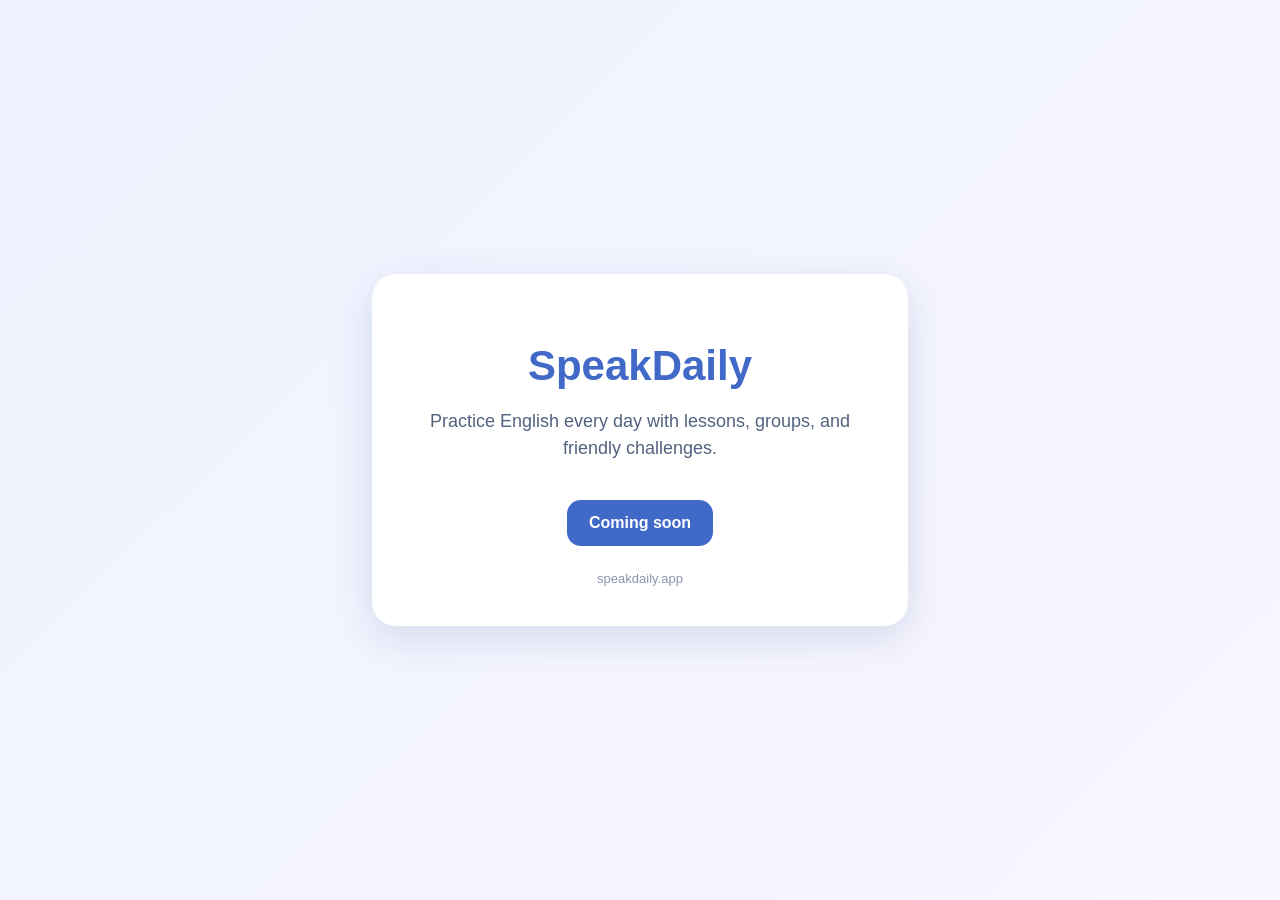
==== public/index.html @ 8a7cb6c3 "Initial Firebase Hosting site" ====
<!DOCTYPE html>
<html lang="en">
<head>
  <meta charset="UTF-8" />
  <meta name="viewport" content="width=device-width, initial-scale=1.0" />
  <title>SpeakDaily</title>
  <style>
    body {
      margin: 0;
      font-family: Arial, sans-serif;
      background: linear-gradient(135deg, #eef3ff, #f8f6ff);
      color: #243b6b;
      display: flex;
      align-items: center;
      justify-content: center;
      min-height: 100vh;
      text-align: center;
    }
    .card {
      background: white;
      padding: 40px 28px;
      border-radius: 24px;
      box-shadow: 0 12px 40px rgba(50, 70, 120, 0.15);
      max-width: 480px;
      margin: 20px;
    }
    h1 {
      font-size: 42px;
      margin-bottom: 10px;
      color: #4169c8;
    }
    p {
      font-size: 18px;
      line-height: 1.5;
      color: #52627f;
    }
    .button {
      display: inline-block;
      margin-top: 20px;
      padding: 14px 22px;
      border-radius: 14px;
      background: #4169c8;
      color: white;
      text-decoration: none;
      font-weight: bold;
    }
    .small {
      margin-top: 25px;
      font-size: 13px;
      color: #8a95ad;
    }
  </style>
</head>
<body>
  <div class="card">
    <h1>SpeakDaily</h1>
    <p>Practice English every day with lessons, groups, and friendly challenges.</p>
    <a class="button" href="#">Coming soon</a>
    <div class="small">speakdaily.app</div>
  </div>
</body>
</html>
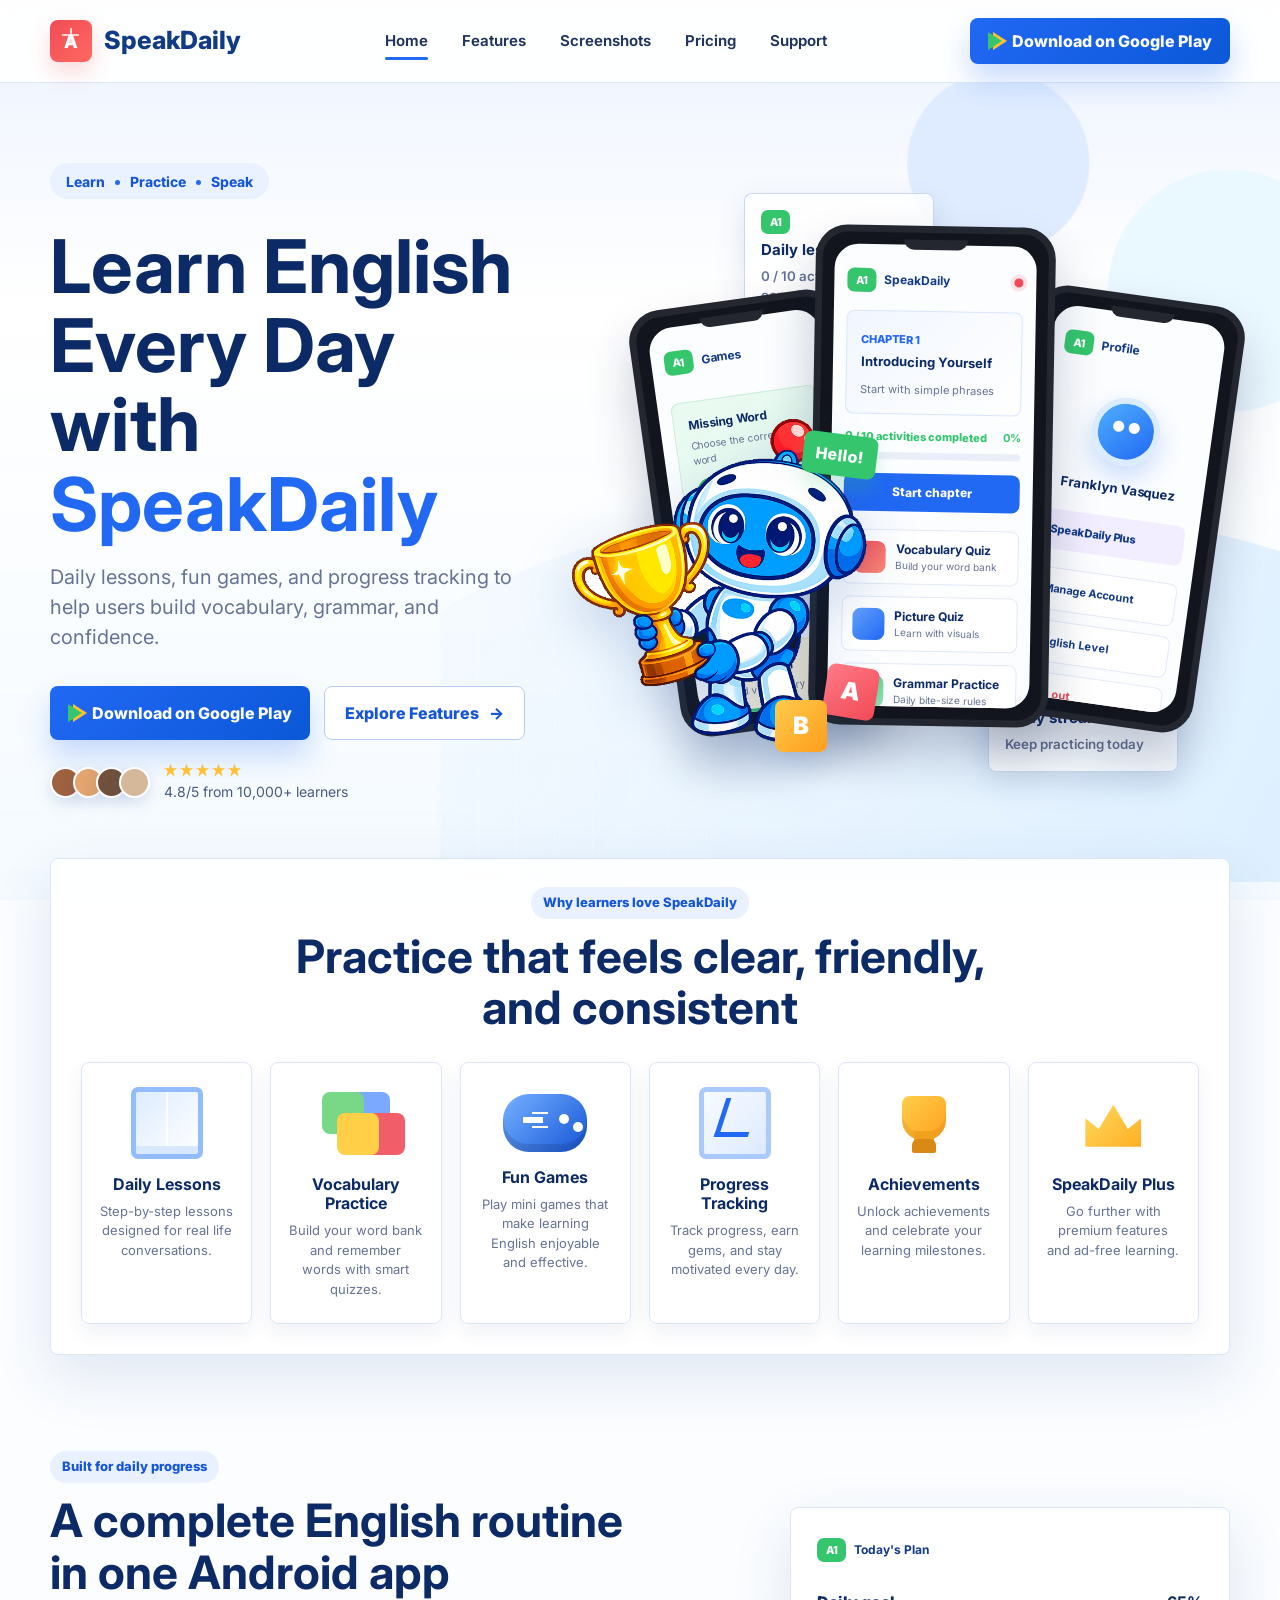
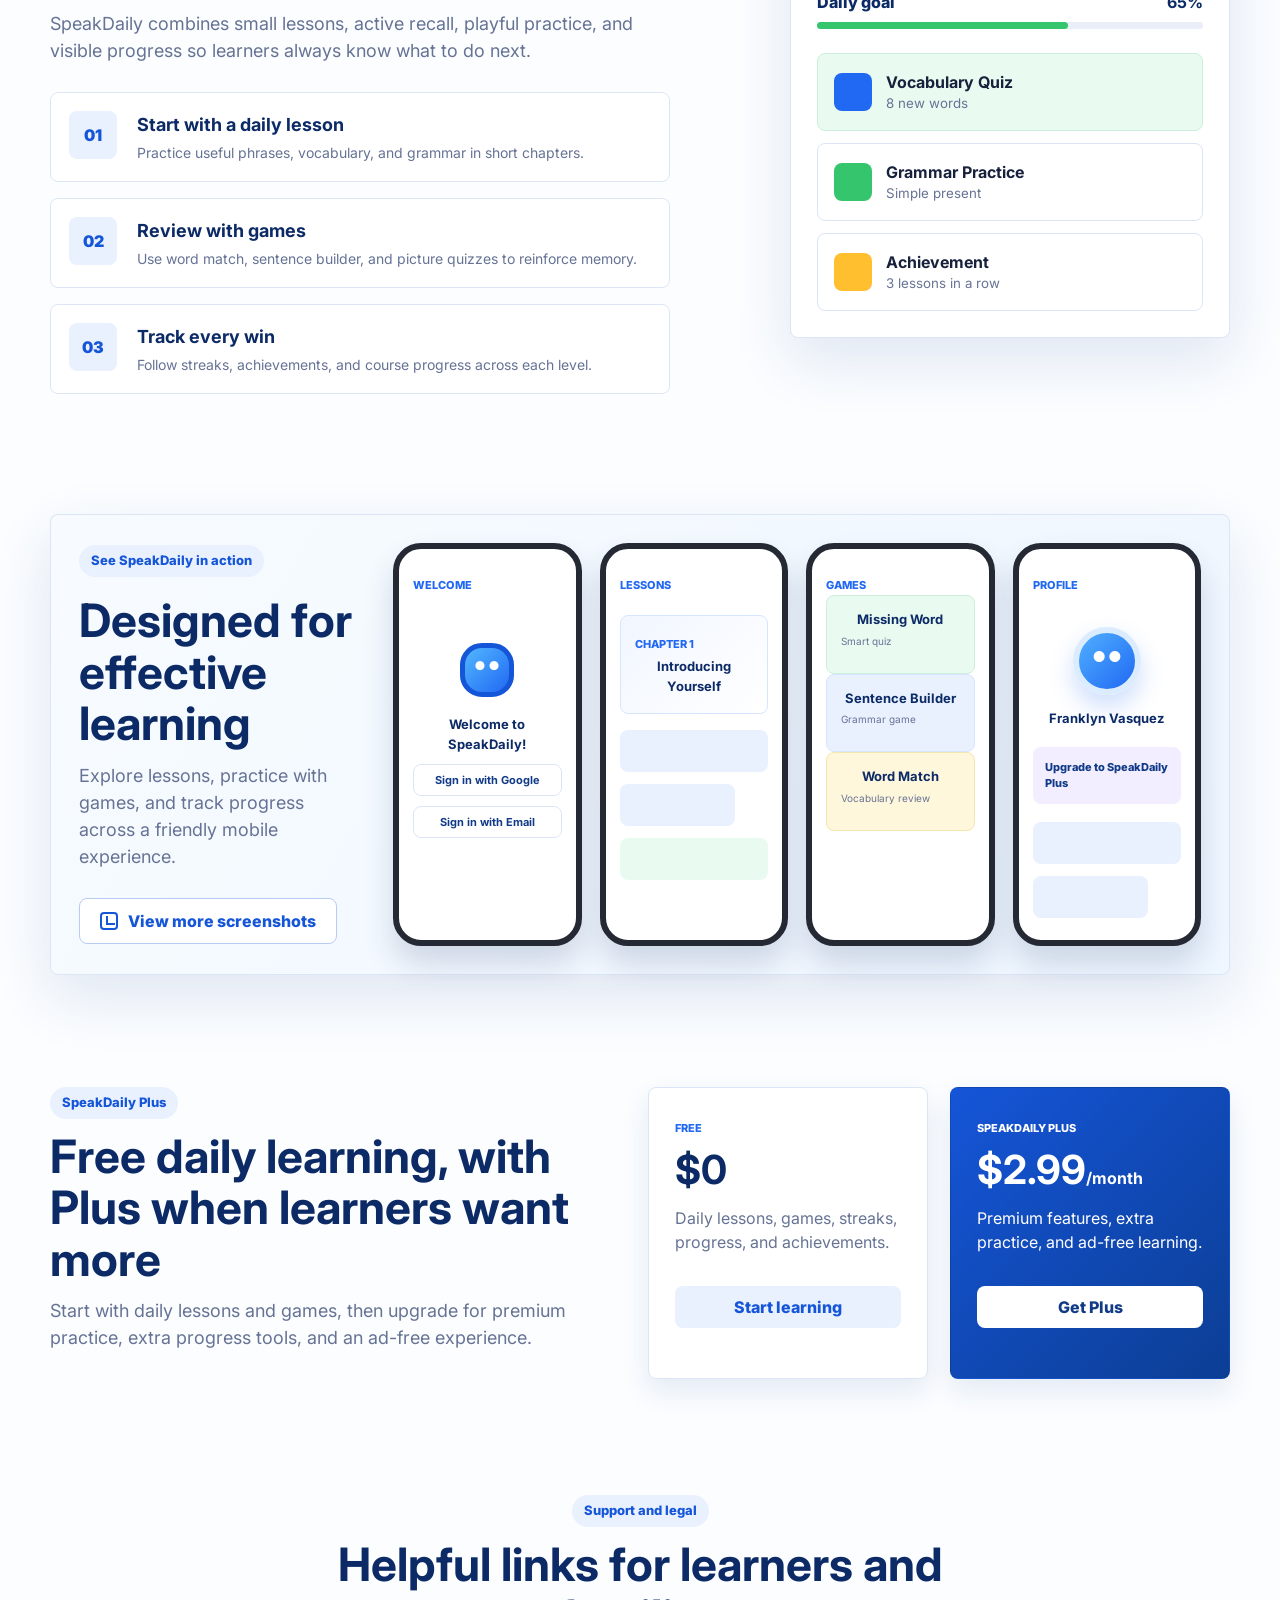
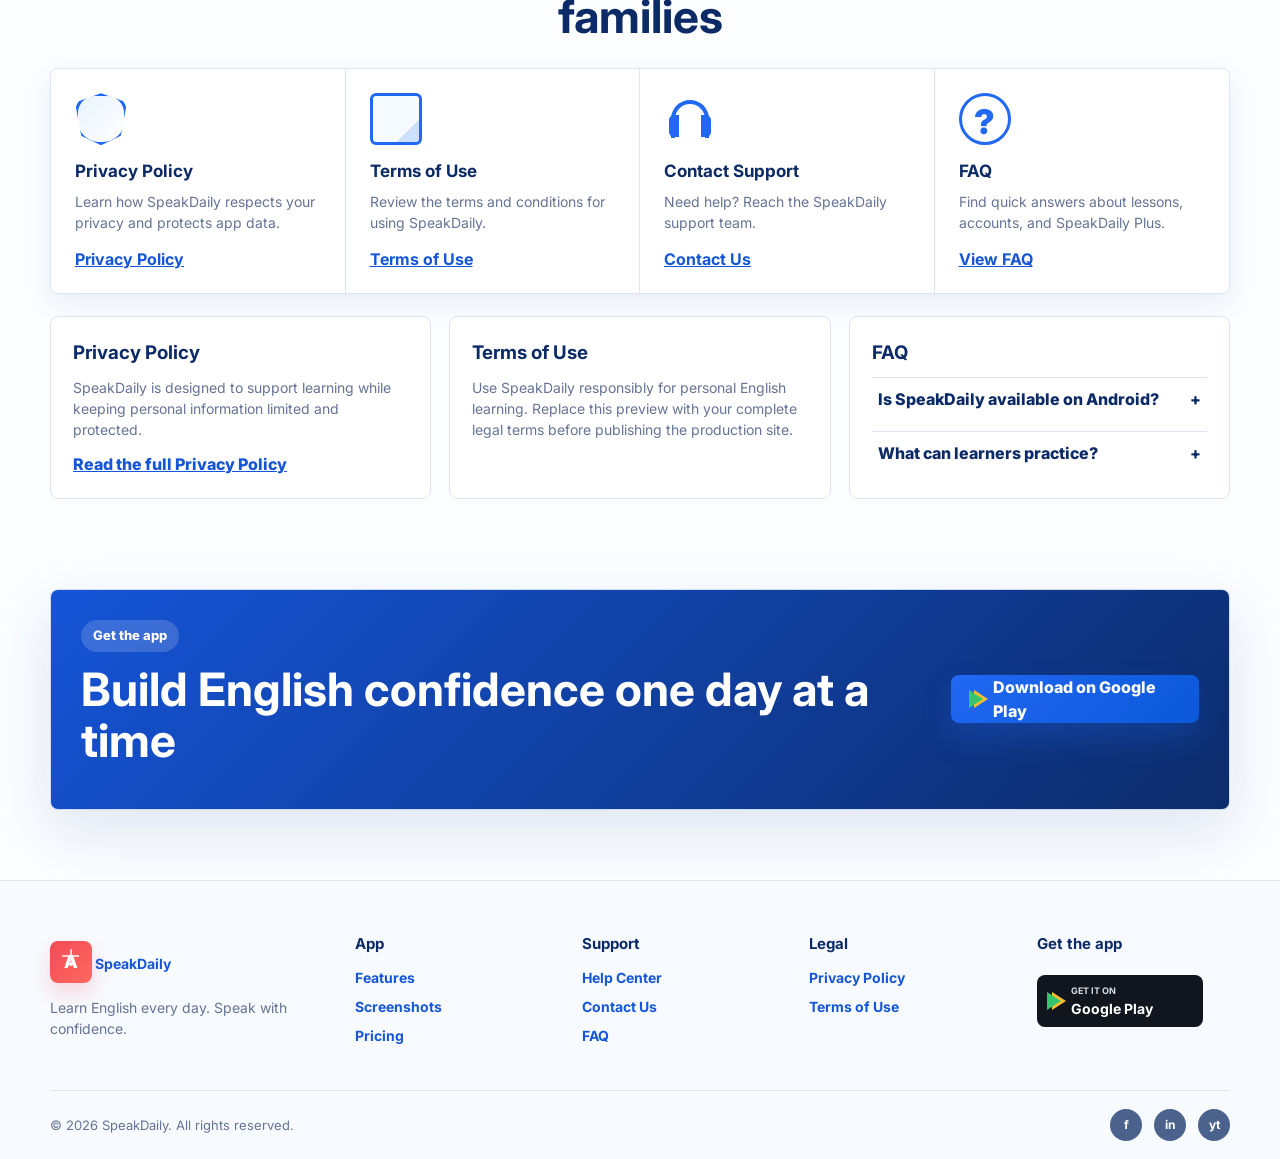
==== commit fa82d444: "Add Firebase automatic deployment" ====
--- a/public/index.html
+++ b/public/index.html
@@ -3,60 +3,538 @@
 <head>
   <meta charset="UTF-8" />
   <meta name="viewport" content="width=device-width, initial-scale=1.0" />
-  <title>SpeakDaily</title>
-  <style>
-    body {
-      margin: 0;
-      font-family: Arial, sans-serif;
-      background: linear-gradient(135deg, #eef3ff, #f8f6ff);
-      color: #243b6b;
-      display: flex;
-      align-items: center;
-      justify-content: center;
-      min-height: 100vh;
-      text-align: center;
-    }
-    .card {
-      background: white;
-      padding: 40px 28px;
-      border-radius: 24px;
-      box-shadow: 0 12px 40px rgba(50, 70, 120, 0.15);
-      max-width: 480px;
-      margin: 20px;
-    }
-    h1 {
-      font-size: 42px;
-      margin-bottom: 10px;
-      color: #4169c8;
-    }
-    p {
-      font-size: 18px;
-      line-height: 1.5;
-      color: #52627f;
-    }
-    .button {
-      display: inline-block;
-      margin-top: 20px;
-      padding: 14px 22px;
-      border-radius: 14px;
-      background: #4169c8;
-      color: white;
-      text-decoration: none;
-      font-weight: bold;
-    }
-    .small {
-      margin-top: 25px;
-      font-size: 13px;
-      color: #8a95ad;
-    }
-  </style>
+  <meta name="description" content="SpeakDaily helps Android users learn English every day with daily lessons, fun games, progress tracking, achievements, and SpeakDaily Plus." />
+  <title>SpeakDaily | Learn English Every Day</title>
+  <link rel="preconnect" href="https://fonts.googleapis.com" />
+  <link rel="preconnect" href="https://fonts.gstatic.com" crossorigin />
+  <link href="https://fonts.googleapis.com/css2?family=Inter:wght@400;500;600;700;800&display=swap" rel="stylesheet" />
+  <link rel="icon" type="image/png" href="assets/images/speakdaily-app-icon-192.png" />
+  <link rel="stylesheet" href="styles.css" />
 </head>
 <body>
-  <div class="card">
-    <h1>SpeakDaily</h1>
-    <p>Practice English every day with lessons, groups, and friendly challenges.</p>
-    <a class="button" href="#">Coming soon</a>
-    <div class="small">speakdaily.app</div>
-  </div>
+  <header class="site-header" id="home">
+    <nav class="nav-shell" aria-label="Primary navigation">
+      <a class="brand" href="#home" aria-label="SpeakDaily home">
+        <span class="brand-mark" aria-hidden="true">
+          <span>A</span>
+        </span>
+        <span>SpeakDaily</span>
+      </a>
+
+      <button class="nav-toggle" type="button" aria-label="Open navigation menu" aria-expanded="false" aria-controls="nav-menu">
+        <span></span>
+        <span></span>
+        <span></span>
+      </button>
+
+      <div class="nav-menu" id="nav-menu">
+        <a class="nav-link active" href="#home">Home</a>
+        <a class="nav-link" href="#features">Features</a>
+        <a class="nav-link" href="#screenshots">Screenshots</a>
+        <a class="nav-link" href="#pricing">Pricing</a>
+        <a class="nav-link" href="#support">Support</a>
+      </div>
+
+      <a class="play-button nav-play" href="#download" aria-label="Download SpeakDaily on Google Play">
+        <span class="play-triangle" aria-hidden="true"></span>
+        <span>Download on Google Play</span>
+      </a>
+    </nav>
+  </header>
+
+  <main>
+    <section class="hero section-pad" aria-labelledby="hero-title">
+      <div class="hero-scene" aria-hidden="true">
+        <div class="hero-card lesson-card">
+          <span class="mini-badge">A1</span>
+          <strong>Daily lesson ready</strong>
+          <small>0 / 10 activities completed</small>
+          <div class="lesson-progress"><span></span></div>
+        </div>
+        <div class="hero-card streak-card">
+          <strong>7 day streak</strong>
+          <small>Keep practicing today</small>
+        </div>
+      </div>
+
+      <div class="container hero-grid">
+        <div class="hero-copy">
+          <div class="eyebrow">
+            <span>Learn</span>
+            <span>Practice</span>
+            <span>Speak</span>
+          </div>
+          <h1 id="hero-title">Learn English Every Day with <span>SpeakDaily</span></h1>
+          <p>Daily lessons, fun games, and progress tracking to help users build vocabulary, grammar, and confidence.</p>
+          <div class="hero-actions">
+            <a class="play-button hero-play" href="#download">
+              <span class="play-triangle" aria-hidden="true"></span>
+              <span>Download on Google Play</span>
+            </a>
+            <a class="outline-button" href="#features">
+              <span>Explore Features</span>
+              <span aria-hidden="true">-></span>
+            </a>
+          </div>
+          <div class="trust-row" aria-label="SpeakDaily rating">
+            <div class="learner-stack" aria-hidden="true">
+              <span></span>
+              <span></span>
+              <span></span>
+              <span></span>
+            </div>
+            <div>
+              <div class="stars" aria-hidden="true">
+                <span></span>
+                <span></span>
+                <span></span>
+                <span></span>
+                <span></span>
+              </div>
+              <p>4.8/5 from 10,000+ learners</p>
+            </div>
+          </div>
+        </div>
+
+        <div class="hero-visual" aria-label="SpeakDaily app preview">
+          <div class="mascot-wrap">
+            <div class="speech-bubble">Hello!</div>
+            <img class="mascot-image" src="assets/images/speakdaily-robot-cutout.png" alt="SpeakDaily robot mascot holding a trophy" />
+            <div class="letter-block block-a">A</div>
+            <div class="letter-block block-b">B</div>
+          </div>
+
+          <div class="phone phone-left">
+            <div class="phone-top"></div>
+            <div class="screen">
+              <div class="screen-header">
+                <span class="level-dot">A1</span>
+                <strong>Games</strong>
+              </div>
+              <div class="game-list">
+                <div class="game-card green">
+                  <strong>Missing Word</strong>
+                  <span>Choose the correct word</span>
+                  <button type="button">Play</button>
+                </div>
+                <div class="game-card blue">
+                  <strong>Sentence Builder</strong>
+                  <span>Practice grammar</span>
+                  <button type="button">Play</button>
+                </div>
+                <div class="game-card pale">
+                  <strong>Word Match</strong>
+                  <span>Build vocabulary</span>
+                  <button type="button">Play</button>
+                </div>
+              </div>
+            </div>
+          </div>
+
+          <div class="phone phone-main">
+            <div class="phone-top"></div>
+            <div class="screen">
+              <div class="screen-header">
+                <span class="level-dot">A1</span>
+                <strong>SpeakDaily</strong>
+                <span class="alert-dot"></span>
+              </div>
+              <div class="chapter-card">
+                <span>Chapter 1</span>
+                <strong>Introducing Yourself</strong>
+                <small>Start with simple phrases</small>
+              </div>
+              <div class="progress-meter">
+                <span>0 / 10 activities completed</span>
+                <strong>0%</strong>
+                <div><i></i></div>
+              </div>
+              <button class="start-button" type="button">Start chapter</button>
+              <ol class="lesson-list">
+                <li>
+                  <span class="lesson-icon red"></span>
+                  <div>
+                    <strong>Vocabulary Quiz</strong>
+                    <small>Build your word bank</small>
+                  </div>
+                </li>
+                <li>
+                  <span class="lesson-icon blue"></span>
+                  <div>
+                    <strong>Picture Quiz</strong>
+                    <small>Learn with visuals</small>
+                  </div>
+                </li>
+                <li>
+                  <span class="lesson-icon green"></span>
+                  <div>
+                    <strong>Grammar Practice</strong>
+                    <small>Daily bite-size rules</small>
+                  </div>
+                </li>
+              </ol>
+            </div>
+          </div>
+
+          <div class="phone phone-right">
+            <div class="phone-top"></div>
+            <div class="screen">
+              <div class="screen-header">
+                <span class="level-dot">A1</span>
+                <strong>Profile</strong>
+              </div>
+              <div class="profile-bot"></div>
+              <strong class="profile-name">Franklyn Vasquez</strong>
+              <span class="plus-strip">SpeakDaily Plus</span>
+              <div class="settings-row">Manage Account</div>
+              <div class="settings-row">English Level</div>
+              <div class="settings-row logout">Log out</div>
+            </div>
+          </div>
+        </div>
+      </div>
+    </section>
+
+    <section class="feature-summary" id="features" aria-labelledby="features-title">
+      <div class="container">
+        <div class="section-card">
+          <div class="section-heading">
+            <span class="section-kicker">Why learners love SpeakDaily</span>
+            <h2 id="features-title">Practice that feels clear, friendly, and consistent</h2>
+          </div>
+          <div class="feature-grid">
+            <article class="feature-card">
+              <div class="feature-icon book" aria-hidden="true"></div>
+              <h3>Daily Lessons</h3>
+              <p>Step-by-step lessons designed for real life conversations.</p>
+            </article>
+            <article class="feature-card">
+              <div class="feature-icon puzzle" aria-hidden="true"></div>
+              <h3>Vocabulary Practice</h3>
+              <p>Build your word bank and remember words with smart quizzes.</p>
+            </article>
+            <article class="feature-card">
+              <div class="feature-icon controller" aria-hidden="true"></div>
+              <h3>Fun Games</h3>
+              <p>Play mini games that make learning English enjoyable and effective.</p>
+            </article>
+            <article class="feature-card">
+              <div class="feature-icon chart" aria-hidden="true"></div>
+              <h3>Progress Tracking</h3>
+              <p>Track progress, earn gems, and stay motivated every day.</p>
+            </article>
+            <article class="feature-card">
+              <div class="feature-icon trophy" aria-hidden="true"></div>
+              <h3>Achievements</h3>
+              <p>Unlock achievements and celebrate your learning milestones.</p>
+            </article>
+            <article class="feature-card">
+              <div class="feature-icon crown" aria-hidden="true"></div>
+              <h3>SpeakDaily Plus</h3>
+              <p>Go further with premium features and ad-free learning.</p>
+            </article>
+          </div>
+        </div>
+      </div>
+    </section>
+
+    <section class="learning-flow section-pad" aria-labelledby="learning-title">
+      <div class="container split-section">
+        <div class="section-copy">
+          <span class="section-kicker">Built for daily progress</span>
+          <h2 id="learning-title">A complete English routine in one Android app</h2>
+          <p>SpeakDaily combines small lessons, active recall, playful practice, and visible progress so learners always know what to do next.</p>
+          <div class="flow-list">
+            <div>
+              <span>01</span>
+              <strong>Start with a daily lesson</strong>
+              <p>Practice useful phrases, vocabulary, and grammar in short chapters.</p>
+            </div>
+            <div>
+              <span>02</span>
+              <strong>Review with games</strong>
+              <p>Use word match, sentence builder, and picture quizzes to reinforce memory.</p>
+            </div>
+            <div>
+              <span>03</span>
+              <strong>Track every win</strong>
+              <p>Follow streaks, achievements, and course progress across each level.</p>
+            </div>
+          </div>
+        </div>
+        <div class="routine-panel" aria-label="SpeakDaily learning plan preview">
+          <div class="routine-top">
+            <span class="level-dot">A1</span>
+            <strong>Today's Plan</strong>
+          </div>
+          <div class="routine-progress">
+            <span>Daily goal</span>
+            <strong>65%</strong>
+            <div><i></i></div>
+          </div>
+          <div class="routine-task active">
+            <span></span>
+            <div>
+              <strong>Vocabulary Quiz</strong>
+              <small>8 new words</small>
+            </div>
+          </div>
+          <div class="routine-task">
+            <span></span>
+            <div>
+              <strong>Grammar Practice</strong>
+              <small>Simple present</small>
+            </div>
+          </div>
+          <div class="routine-task">
+            <span></span>
+            <div>
+              <strong>Achievement</strong>
+              <small>3 lessons in a row</small>
+            </div>
+          </div>
+        </div>
+      </div>
+    </section>
+
+    <section class="screenshots section-pad" id="screenshots" aria-labelledby="screenshots-title">
+      <div class="container screenshots-band">
+        <div class="screenshots-copy">
+          <span class="section-kicker">See SpeakDaily in action</span>
+          <h2 id="screenshots-title">Designed for effective learning</h2>
+          <p>Explore lessons, practice with games, and track progress across a friendly mobile experience.</p>
+          <a class="outline-button" href="#screenshots">
+            <span class="button-icon" aria-hidden="true"></span>
+            <span>View more screenshots</span>
+          </a>
+        </div>
+
+        <div class="screenshot-strip" aria-label="SpeakDaily app screen previews">
+          <article class="screenshot-phone">
+            <span class="phone-label">Welcome</span>
+            <div class="mini-robot"></div>
+            <strong>Welcome to SpeakDaily!</strong>
+            <button type="button">Sign in with Google</button>
+            <button type="button">Sign in with Email</button>
+          </article>
+          <article class="screenshot-phone">
+            <span class="phone-label">Lessons</span>
+            <div class="chapter-card small">
+              <span>Chapter 1</span>
+              <strong>Introducing Yourself</strong>
+            </div>
+            <div class="mock-row"></div>
+            <div class="mock-row short"></div>
+            <div class="mock-row green"></div>
+          </article>
+          <article class="screenshot-phone">
+            <span class="phone-label">Games</span>
+            <div class="game-card green">
+              <strong>Missing Word</strong>
+              <span>Smart quiz</span>
+            </div>
+            <div class="game-card blue">
+              <strong>Sentence Builder</strong>
+              <span>Grammar game</span>
+            </div>
+            <div class="game-card pale">
+              <strong>Word Match</strong>
+              <span>Vocabulary review</span>
+            </div>
+          </article>
+          <article class="screenshot-phone">
+            <span class="phone-label">Profile</span>
+            <div class="profile-bot"></div>
+            <strong>Franklyn Vasquez</strong>
+            <span class="plus-strip">Upgrade to SpeakDaily Plus</span>
+            <div class="mock-row"></div>
+            <div class="mock-row short"></div>
+          </article>
+        </div>
+      </div>
+    </section>
+
+    <section class="pricing section-pad" id="pricing" aria-labelledby="pricing-title">
+      <div class="container pricing-grid">
+        <div class="pricing-copy">
+          <span class="section-kicker">SpeakDaily Plus</span>
+          <h2 id="pricing-title">Free daily learning, with Plus when learners want more</h2>
+          <p>Start with daily lessons and games, then upgrade for premium practice, extra progress tools, and an ad-free experience.</p>
+        </div>
+        <article class="price-card">
+          <span class="plan-name">Free</span>
+          <strong>$0</strong>
+          <p>Daily lessons, games, streaks, progress, and achievements.</p>
+          <a href="#download">Start learning</a>
+        </article>
+        <article class="price-card featured-plan">
+          <span class="plan-name">SpeakDaily Plus</span>
+          <strong>$2.99<span>/month</span></strong>
+          <p>Premium features, extra practice, and ad-free learning.</p>
+          <a href="#download">Get Plus</a>
+        </article>
+      </div>
+    </section>
+
+    <section class="support section-pad" id="support" aria-labelledby="support-title">
+      <div class="container">
+        <div class="section-heading support-heading">
+          <span class="section-kicker">Support and legal</span>
+          <h2 id="support-title">Helpful links for learners and families</h2>
+        </div>
+        <div class="support-grid">
+          <article class="support-item">
+            <div class="support-icon shield" aria-hidden="true"></div>
+            <h3>Privacy Policy</h3>
+            <p>Learn how SpeakDaily respects your privacy and protects app data.</p>
+            <a href="privacy-policy.html">Privacy Policy</a>
+          </article>
+          <article class="support-item">
+            <div class="support-icon document" aria-hidden="true"></div>
+            <h3>Terms of Use</h3>
+            <p>Review the terms and conditions for using SpeakDaily.</p>
+            <a href="#terms-of-use">Terms of Use</a>
+          </article>
+          <article class="support-item">
+            <div class="support-icon headset" aria-hidden="true"></div>
+            <h3>Contact Support</h3>
+            <p>Need help? Reach the SpeakDaily support team.</p>
+            <a href="mailto:support@speakdaily.app">Contact Us</a>
+          </article>
+          <article class="support-item">
+            <div class="support-icon question" aria-hidden="true"></div>
+            <h3>FAQ</h3>
+            <p>Find quick answers about lessons, accounts, and SpeakDaily Plus.</p>
+            <a href="#faq">View FAQ</a>
+          </article>
+        </div>
+
+        <div class="legal-panels">
+          <article id="privacy-policy">
+            <h3>Privacy Policy</h3>
+            <p>SpeakDaily is designed to support learning while keeping personal information limited and protected.</p>
+            <a class="text-link" href="privacy-policy.html">Read the full Privacy Policy</a>
+          </article>
+          <article id="terms-of-use">
+            <h3>Terms of Use</h3>
+            <p>Use SpeakDaily responsibly for personal English learning. Replace this preview with your complete legal terms before publishing the production site.</p>
+          </article>
+          <article id="faq">
+            <h3>FAQ</h3>
+            <button class="faq-question" type="button" aria-expanded="false">
+              Is SpeakDaily available on Android?
+              <span aria-hidden="true">+</span>
+            </button>
+            <div class="faq-answer">
+              <p>Yes. SpeakDaily is presented as an Android app and the landing page is ready to connect to your Google Play listing.</p>
+            </div>
+            <button class="faq-question" type="button" aria-expanded="false">
+              What can learners practice?
+              <span aria-hidden="true">+</span>
+            </button>
+            <div class="faq-answer">
+              <p>Learners can practice daily lessons, vocabulary, grammar, games, achievements, and progress tracking.</p>
+            </div>
+          </article>
+        </div>
+      </div>
+    </section>
+
+    <section class="download" id="download" aria-labelledby="download-title">
+      <div class="container download-panel">
+        <div>
+          <span class="section-kicker">Get the app</span>
+          <h2 id="download-title">Build English confidence one day at a time</h2>
+        </div>
+        <a class="play-button" href="#" aria-label="Download SpeakDaily on Google Play">
+          <span class="play-triangle" aria-hidden="true"></span>
+          <span>Download on Google Play</span>
+        </a>
+      </div>
+    </section>
+  </main>
+
+  <footer class="site-footer">
+    <div class="container footer-grid">
+      <div>
+        <a class="brand footer-brand" href="#home">
+          <span class="brand-mark" aria-hidden="true">
+            <span>A</span>
+          </span>
+          <span>SpeakDaily</span>
+        </a>
+        <p>Learn English every day. Speak with confidence.</p>
+      </div>
+      <div>
+        <h3>App</h3>
+        <a href="#features">Features</a>
+        <a href="#screenshots">Screenshots</a>
+        <a href="#pricing">Pricing</a>
+      </div>
+      <div>
+        <h3>Support</h3>
+        <a href="#support">Help Center</a>
+        <a href="mailto:support@speakdaily.app">Contact Us</a>
+        <a href="#faq">FAQ</a>
+      </div>
+      <div>
+        <h3>Legal</h3>
+        <a href="privacy-policy.html">Privacy Policy</a>
+        <a href="#terms-of-use">Terms of Use</a>
+      </div>
+      <div>
+        <h3>Get the app</h3>
+        <a class="store-badge" href="#download" aria-label="Get SpeakDaily on Google Play">
+          <span class="play-triangle" aria-hidden="true"></span>
+          <span>
+            <small>GET IT ON</small>
+            Google Play
+          </span>
+        </a>
+      </div>
+    </div>
+    <div class="container footer-bottom">
+      <p>&copy; <span id="year">2026</span> SpeakDaily. All rights reserved.</p>
+      <div class="social-links" aria-label="Social links">
+        <a href="#" aria-label="Facebook">f</a>
+        <a href="#" aria-label="Instagram">in</a>
+        <a href="#" aria-label="YouTube">yt</a>
+      </div>
+    </div>
+  </footer>
+
+  <script>
+    const navToggle = document.querySelector('.nav-toggle');
+    const navMenu = document.querySelector('.nav-menu');
+    const navLinks = document.querySelectorAll('.nav-link');
+    const faqButtons = document.querySelectorAll('.faq-question');
+    const year = document.getElementById('year');
+
+    year.textContent = new Date().getFullYear();
+
+    navToggle.addEventListener('click', () => {
+      const isOpen = navToggle.getAttribute('aria-expanded') === 'true';
+      navToggle.setAttribute('aria-expanded', String(!isOpen));
+      navMenu.classList.toggle('open');
+    });
+
+    navLinks.forEach((link) => {
+      link.addEventListener('click', () => {
+        navToggle.setAttribute('aria-expanded', 'false');
+        navMenu.classList.remove('open');
+        navLinks.forEach((item) => item.classList.remove('active'));
+        link.classList.add('active');
+      });
+    });
+
+    faqButtons.forEach((button) => {
+      button.addEventListener('click', () => {
+        const isOpen = button.getAttribute('aria-expanded') === 'true';
+        button.setAttribute('aria-expanded', String(!isOpen));
+        button.nextElementSibling.classList.toggle('open');
+        button.querySelector('span').textContent = isOpen ? '+' : '-';
+      });
+    });
+  </script>
 </body>
-</html>+</html>
--- a/public/styles.css
+++ b/public/styles.css
@@ -0,0 +1,2278 @@
+:root {
+  --blue-900: #0c2a66;
+  --blue-800: #123b87;
+  --blue-700: #1555d8;
+  --blue-600: #2168f3;
+  --blue-100: #e9f1ff;
+  --green-600: #35c66d;
+  --green-100: #e9fbf1;
+  --red-500: #f14b56;
+  --yellow-500: #ffbf2f;
+  --ink: #17213c;
+  --muted: #667394;
+  --line: #dbe5f5;
+  --surface: #ffffff;
+  --soft: #f5f9ff;
+  --shadow: 0 22px 60px rgba(24, 66, 148, 0.12);
+  --tight-shadow: 0 12px 30px rgba(20, 54, 118, 0.12);
+  --radius: 8px;
+  --container: min(1180px, calc(100% - 40px));
+}
+
+* {
+  box-sizing: border-box;
+}
+
+html {
+  scroll-behavior: smooth;
+}
+
+body {
+  margin: 0;
+  font-family: "Inter", Arial, sans-serif;
+  color: var(--ink);
+  background: #fbfdff;
+  line-height: 1.5;
+}
+
+body::before {
+  content: "";
+  position: fixed;
+  inset: 0;
+  z-index: -2;
+  background:
+    linear-gradient(180deg, rgba(233, 241, 255, 0.88) 0%, rgba(255, 255, 255, 0.9) 34%, rgba(244, 250, 255, 0.94) 100%);
+}
+
+a {
+  color: inherit;
+}
+
+button,
+a {
+  -webkit-tap-highlight-color: transparent;
+}
+
+button {
+  font: inherit;
+}
+
+.container {
+  width: var(--container);
+  margin: 0 auto;
+}
+
+.section-pad {
+  padding: 80px 0;
+}
+
+.site-header {
+  position: sticky;
+  top: 0;
+  z-index: 50;
+  background: rgba(255, 255, 255, 0.92);
+  backdrop-filter: blur(18px);
+  border-bottom: 1px solid rgba(219, 229, 245, 0.9);
+}
+
+.nav-shell {
+  width: var(--container);
+  height: 82px;
+  margin: 0 auto;
+  display: grid;
+  grid-template-columns: auto 1fr auto;
+  align-items: center;
+  gap: 28px;
+}
+
+.brand {
+  display: inline-flex;
+  align-items: center;
+  gap: 12px;
+  text-decoration: none;
+  color: var(--blue-800);
+  font-size: 25px;
+  font-weight: 800;
+  white-space: nowrap;
+}
+
+.brand-mark {
+  width: 42px;
+  height: 42px;
+  display: inline-grid;
+  place-items: center;
+  border-radius: 8px;
+  background: linear-gradient(135deg, var(--red-500), #ff6960);
+  color: #fff;
+  box-shadow: 0 10px 22px rgba(241, 75, 86, 0.22);
+  position: relative;
+  overflow: hidden;
+}
+
+.brand-mark::before,
+.brand-mark::after {
+  content: "";
+  position: absolute;
+  background: rgba(255, 255, 255, 0.7);
+}
+
+.brand-mark::before {
+  width: 17px;
+  height: 2px;
+  top: 14px;
+  left: 12px;
+}
+
+.brand-mark::after {
+  width: 2px;
+  height: 17px;
+  top: 8px;
+  left: 20px;
+}
+
+.brand-mark span {
+  position: relative;
+  z-index: 1;
+  font-size: 18px;
+  font-weight: 800;
+}
+
+.nav-menu {
+  justify-self: center;
+  display: flex;
+  align-items: center;
+  gap: 34px;
+}
+
+.nav-link {
+  position: relative;
+  text-decoration: none;
+  color: #21345f;
+  font-weight: 650;
+  font-size: 15px;
+  padding: 28px 0;
+}
+
+.nav-link::after {
+  content: "";
+  position: absolute;
+  left: 0;
+  right: 0;
+  bottom: 20px;
+  height: 3px;
+  border-radius: 999px;
+  background: var(--blue-600);
+  transform: scaleX(0);
+  transform-origin: center;
+  transition: transform 0.2s ease;
+}
+
+.nav-link:hover::after,
+.nav-link.active::after {
+  transform: scaleX(1);
+}
+
+.nav-toggle {
+  display: none;
+  width: 44px;
+  height: 44px;
+  border: 1px solid var(--line);
+  border-radius: 8px;
+  background: #fff;
+  align-items: center;
+  justify-content: center;
+  flex-direction: column;
+  gap: 5px;
+}
+
+.nav-toggle span {
+  width: 20px;
+  height: 2px;
+  background: var(--blue-800);
+  border-radius: 4px;
+}
+
+.play-button,
+.outline-button {
+  min-height: 46px;
+  display: inline-flex;
+  align-items: center;
+  justify-content: center;
+  gap: 10px;
+  border-radius: 8px;
+  font-weight: 800;
+  text-decoration: none;
+  transition: transform 0.2s ease, box-shadow 0.2s ease, border-color 0.2s ease;
+}
+
+.play-button {
+  padding: 0 18px;
+  color: #fff;
+  background: linear-gradient(135deg, var(--blue-600), #0b58d8);
+  box-shadow: 0 16px 30px rgba(33, 104, 243, 0.24);
+}
+
+.play-button:hover,
+.outline-button:hover {
+  transform: translateY(-2px);
+}
+
+.outline-button {
+  padding: 0 20px;
+  color: var(--blue-700);
+  background: #fff;
+  border: 1px solid #b8cbf4;
+}
+
+.play-triangle {
+  width: 0;
+  height: 0;
+  border-top: 9px solid transparent;
+  border-bottom: 9px solid transparent;
+  border-left: 14px solid var(--green-600);
+  filter: drop-shadow(5px 0 0 var(--yellow-500));
+}
+
+.hero {
+  position: relative;
+  min-height: 660px;
+  display: flex;
+  align-items: center;
+  overflow: hidden;
+  background:
+    radial-gradient(circle at 78% 10%, rgba(219, 233, 255, 0.85) 0 90px, transparent 92px),
+    radial-gradient(circle at 96% 26%, rgba(232, 247, 255, 0.9) 0 120px, transparent 122px);
+}
+
+.hero::after {
+  content: "";
+  position: absolute;
+  right: 0;
+  bottom: 0;
+  width: min(74vw, 840px);
+  height: 68%;
+  z-index: 0;
+  background:
+    linear-gradient(115deg, rgba(234, 246, 255, 0.1), rgba(219, 238, 255, 0.92)),
+    repeating-linear-gradient(90deg, rgba(255, 255, 255, 0.44) 0 1px, transparent 1px 38px);
+  clip-path: ellipse(70% 46% at 58% 76%);
+}
+
+.hero-grid {
+  position: relative;
+  z-index: 2;
+  display: grid;
+  grid-template-columns: minmax(360px, 0.9fr) minmax(560px, 1.2fr);
+  gap: 24px;
+  align-items: center;
+}
+
+.hero-copy {
+  max-width: 590px;
+}
+
+.eyebrow {
+  display: inline-flex;
+  gap: 10px;
+  align-items: center;
+  min-height: 36px;
+  padding: 0 16px;
+  color: var(--blue-700);
+  background: #eaf2ff;
+  border-radius: 999px;
+  font-size: 14px;
+  font-weight: 750;
+}
+
+.eyebrow span + span::before {
+  content: "";
+  display: inline-block;
+  width: 5px;
+  height: 5px;
+  margin-right: 10px;
+  vertical-align: middle;
+  border-radius: 50%;
+  background: var(--blue-600);
+}
+
+.hero h1 {
+  margin: 28px 0 18px;
+  color: var(--blue-900);
+  font-size: clamp(46px, 6vw, 74px);
+  line-height: 1.07;
+  max-width: 760px;
+}
+
+.hero h1::first-line {
+  color: var(--blue-900);
+}
+
+.hero h1 span,
+.hero h1 strong {
+  color: var(--blue-600);
+}
+
+.hero p {
+  max-width: 520px;
+  margin: 0;
+  color: var(--muted);
+  font-size: 20px;
+}
+
+.hero-actions {
+  display: flex;
+  flex-wrap: wrap;
+  gap: 14px;
+  margin: 34px 0 24px;
+}
+
+.hero-play,
+.hero-actions .outline-button {
+  min-height: 54px;
+}
+
+.trust-row {
+  display: flex;
+  align-items: center;
+  gap: 14px;
+}
+
+.learner-stack {
+  display: flex;
+}
+
+.learner-stack span {
+  width: 31px;
+  height: 31px;
+  margin-left: -8px;
+  border: 2px solid #fff;
+  border-radius: 50%;
+  box-shadow: 0 6px 16px rgba(36, 76, 146, 0.16);
+}
+
+.learner-stack span:first-child {
+  margin-left: 0;
+  background: #9f623f;
+}
+
+.learner-stack span:nth-child(2) {
+  background: #e3a46e;
+}
+
+.learner-stack span:nth-child(3) {
+  background: #71513d;
+}
+
+.learner-stack span:nth-child(4) {
+  background: #d5b79a;
+}
+
+.stars {
+  display: flex;
+  gap: 3px;
+  line-height: 1;
+}
+
+.stars span {
+  width: 13px;
+  height: 13px;
+  background: var(--yellow-500);
+  clip-path: polygon(50% 0, 62% 35%, 100% 35%, 70% 56%, 82% 100%, 50% 72%, 18% 100%, 30% 56%, 0 35%, 38% 35%);
+}
+
+.trust-row p {
+  margin: 4px 0 0;
+  color: #495a7e;
+  font-size: 14px;
+}
+
+.hero-visual {
+  position: relative;
+  min-height: 560px;
+  perspective: 1400px;
+}
+
+.hero-scene {
+  position: absolute;
+  inset: 0;
+  pointer-events: none;
+}
+
+.hero-card {
+  position: absolute;
+  z-index: 1;
+  display: grid;
+  gap: 5px;
+  width: 190px;
+  padding: 16px;
+  border: 1px solid rgba(190, 207, 237, 0.78);
+  border-radius: var(--radius);
+  background: rgba(255, 255, 255, 0.72);
+  box-shadow: var(--tight-shadow);
+  backdrop-filter: blur(18px);
+}
+
+.lesson-card {
+  right: 27%;
+  top: 110px;
+}
+
+.streak-card {
+  right: 8%;
+  bottom: 110px;
+}
+
+.hero-card strong {
+  color: var(--blue-900);
+  font-size: 15px;
+}
+
+.hero-card small {
+  color: var(--muted);
+  font-weight: 600;
+}
+
+.mini-badge,
+.level-dot {
+  display: inline-grid;
+  place-items: center;
+  width: 29px;
+  height: 24px;
+  border-radius: 7px;
+  color: #fff;
+  background: var(--green-600);
+  font-size: 11px;
+  font-weight: 800;
+}
+
+.lesson-progress,
+.lesson-progress span,
+.progress-meter div,
+.progress-meter i,
+.routine-progress div,
+.routine-progress i {
+  height: 7px;
+  border-radius: 999px;
+}
+
+.lesson-progress {
+  background: #e9eef8;
+}
+
+.lesson-progress span {
+  display: block;
+  width: 64%;
+  background: var(--blue-600);
+}
+
+.phone {
+  position: absolute;
+  width: 210px;
+  height: 430px;
+  padding: 12px;
+  border: 7px solid #24272f;
+  border-radius: 32px;
+  background: #12151d;
+  box-shadow: 0 28px 48px rgba(16, 31, 73, 0.24);
+  overflow: hidden;
+}
+
+.phone::before {
+  content: "";
+  position: absolute;
+  top: 7px;
+  left: 50%;
+  width: 64px;
+  height: 10px;
+  border-radius: 0 0 12px 12px;
+  background: #24272f;
+  transform: translateX(-50%);
+  z-index: 4;
+}
+
+.phone-main {
+  right: 178px;
+  top: 24px;
+  width: 240px;
+  height: 500px;
+  transform: rotate(1deg);
+  z-index: 6;
+}
+
+.phone-left {
+  right: 366px;
+  top: 96px;
+  transform: rotate(-8deg);
+  z-index: 4;
+}
+
+.phone-right {
+  right: 10px;
+  top: 92px;
+  transform: rotate(8deg);
+  z-index: 3;
+}
+
+.screen {
+  height: 100%;
+  padding: 20px 13px 14px;
+  border-radius: 24px;
+  background: #fbfdff;
+  overflow: hidden;
+}
+
+.screen-header,
+.routine-top {
+  display: flex;
+  align-items: center;
+  gap: 8px;
+  min-height: 32px;
+  color: var(--blue-800);
+  font-size: 12px;
+}
+
+.screen-header strong,
+.routine-top strong {
+  flex: 1;
+}
+
+.alert-dot {
+  width: 9px;
+  height: 9px;
+  border-radius: 50%;
+  background: var(--red-500);
+  box-shadow: 0 0 0 4px rgba(241, 75, 86, 0.14);
+}
+
+.chapter-card {
+  margin-top: 14px;
+  padding: 14px;
+  border-radius: var(--radius);
+  background: linear-gradient(135deg, #f1f6ff, #ffffff);
+  border: 1px solid #d8e5ff;
+}
+
+.chapter-card span,
+.phone-label,
+.plan-name {
+  display: inline-block;
+  color: var(--blue-600);
+  font-size: 11px;
+  font-weight: 800;
+  text-transform: uppercase;
+}
+
+.chapter-card strong {
+  display: block;
+  margin: 3px 0;
+  color: var(--blue-900);
+  font-size: 13px;
+}
+
+.chapter-card small {
+  color: var(--muted);
+  font-size: 11px;
+}
+
+.progress-meter {
+  margin: 14px 0;
+  color: var(--green-600);
+  font-size: 11px;
+  font-weight: 800;
+}
+
+.progress-meter {
+  display: grid;
+  grid-template-columns: 1fr auto;
+  gap: 8px;
+}
+
+.progress-meter div {
+  grid-column: 1 / -1;
+  background: #e9eef8;
+}
+
+.progress-meter i {
+  display: block;
+  width: 6%;
+  background: var(--green-600);
+}
+
+.start-button {
+  width: 100%;
+  min-height: 38px;
+  color: #fff;
+  border: 0;
+  border-radius: 8px;
+  background: var(--blue-600);
+  font-size: 12px;
+  font-weight: 800;
+}
+
+.lesson-list {
+  display: grid;
+  gap: 12px;
+  margin: 18px 0 0;
+  padding: 0;
+  list-style: none;
+}
+
+.lesson-list li {
+  display: flex;
+  gap: 10px;
+  align-items: center;
+  padding: 10px;
+  border: 1px solid #e1e9f8;
+  border-radius: var(--radius);
+  background: #fff;
+}
+
+.lesson-list strong {
+  display: block;
+  color: var(--blue-900);
+  font-size: 12px;
+}
+
+.lesson-list small {
+  display: block;
+  color: var(--muted);
+  font-size: 10px;
+}
+
+.lesson-icon {
+  width: 32px;
+  height: 32px;
+  flex: 0 0 32px;
+  border-radius: 8px;
+}
+
+.lesson-icon.red {
+  background: linear-gradient(135deg, var(--red-500), #ff8b76);
+}
+
+.lesson-icon.blue {
+  background: linear-gradient(135deg, #65a4ff, var(--blue-600));
+}
+
+.lesson-icon.green {
+  background: linear-gradient(135deg, var(--green-600), #9ee7b9);
+}
+
+.game-list {
+  display: grid;
+  gap: 12px;
+  margin-top: 24px;
+}
+
+.game-card {
+  padding: 14px;
+  border-radius: var(--radius);
+  border: 1px solid #d8e5ff;
+  background: #fff;
+}
+
+.game-card.green {
+  background: var(--green-100);
+  border-color: #cdeedb;
+}
+
+.game-card.blue {
+  background: var(--blue-100);
+}
+
+.game-card.pale {
+  background: #fff7dc;
+  border-color: #f5e6ab;
+}
+
+.game-card strong,
+.game-card span {
+  display: block;
+}
+
+.game-card strong {
+  color: var(--blue-900);
+  font-size: 12px;
+}
+
+.game-card span {
+  margin: 4px 0 10px;
+  color: var(--muted);
+  font-size: 10px;
+}
+
+.game-card button {
+  min-width: 58px;
+  height: 28px;
+  border: 0;
+  border-radius: 999px;
+  color: #fff;
+  background: var(--green-600);
+  font-size: 10px;
+  font-weight: 800;
+  text-transform: uppercase;
+}
+
+.profile-bot {
+  width: 68px;
+  height: 68px;
+  margin: 32px auto 14px;
+  border: 6px solid #dcecff;
+  border-radius: 50%;
+  background:
+    radial-gradient(circle at 36% 42%, #fff 0 5px, transparent 6px),
+    radial-gradient(circle at 64% 42%, #fff 0 5px, transparent 6px),
+    radial-gradient(circle at 37% 42%, var(--blue-700) 0 2px, transparent 3px),
+    radial-gradient(circle at 63% 42%, var(--blue-700) 0 2px, transparent 3px),
+    linear-gradient(135deg, #4fb0ff, var(--blue-600));
+  box-shadow: 0 12px 24px rgba(33, 104, 243, 0.22);
+}
+
+.profile-name {
+  display: block;
+  color: var(--blue-900);
+  text-align: center;
+  font-size: 13px;
+}
+
+.plus-strip {
+  display: block;
+  margin: 18px 0;
+  padding: 12px;
+  border-radius: var(--radius);
+  color: var(--blue-800);
+  background: #f2edff;
+  font-size: 11px;
+  font-weight: 800;
+}
+
+.settings-row {
+  margin-top: 10px;
+  padding: 12px;
+  border-radius: var(--radius);
+  background: #fff;
+  border: 1px solid #e1e9f8;
+  color: var(--blue-800);
+  font-size: 11px;
+  font-weight: 700;
+}
+
+.settings-row.logout {
+  color: var(--red-500);
+}
+
+.mascot-wrap {
+  position: absolute;
+  left: -10px;
+  bottom: 10px;
+  width: 340px;
+  height: 330px;
+  z-index: 8;
+}
+
+.mascot-image {
+  position: absolute;
+  left: 0;
+  bottom: 0;
+  width: 335px;
+  max-width: 100%;
+  height: auto;
+  filter: drop-shadow(0 18px 28px rgba(17, 67, 150, 0.2));
+}
+
+.speech-bubble {
+  position: absolute;
+  right: 22px;
+  top: 12px;
+  z-index: 3;
+  padding: 9px 13px;
+  border-radius: 8px;
+  color: #fff;
+  background: var(--green-600);
+  font-weight: 800;
+  transform: rotate(7deg);
+  box-shadow: 0 12px 18px rgba(53, 198, 109, 0.2);
+}
+
+.robot {
+  position: absolute;
+  left: 44px;
+  top: 58px;
+  width: 142px;
+  height: 172px;
+}
+
+.antenna {
+  position: absolute;
+  top: -22px;
+  left: 50%;
+  width: 7px;
+  height: 26px;
+  background: var(--blue-700);
+  transform: translateX(-50%);
+}
+
+.antenna::before {
+  content: "";
+  position: absolute;
+  top: -16px;
+  left: 50%;
+  width: 24px;
+  height: 24px;
+  border: 5px solid var(--red-500);
+  border-radius: 50%;
+  background: #fff;
+  transform: translateX(-50%);
+}
+
+.robot-head {
+  position: absolute;
+  top: 0;
+  left: 13px;
+  width: 116px;
+  height: 88px;
+  border: 7px solid var(--blue-700);
+  border-radius: 42px;
+  background: #f7fbff;
+  box-shadow: inset 0 -12px 0 #e5f1ff;
+}
+
+.robot-head::before,
+.robot-head::after {
+  content: "";
+  position: absolute;
+  top: 35px;
+  width: 18px;
+  height: 34px;
+  border-radius: 12px;
+  background: var(--blue-700);
+}
+
+.robot-head::before {
+  left: -21px;
+}
+
+.robot-head::after {
+  right: -21px;
+}
+
+.robot-eye {
+  position: absolute;
+  top: 30px;
+  width: 26px;
+  height: 26px;
+  border: 4px solid var(--blue-700);
+  border-radius: 50%;
+  background: radial-gradient(circle at 35% 35%, #fff 0 4px, #4fb0ff 5px 100%);
+}
+
+.robot-eye.left {
+  left: 25px;
+}
+
+.robot-eye.right {
+  right: 25px;
+}
+
+.robot-smile {
+  position: absolute;
+  left: 50%;
+  bottom: 15px;
+  width: 25px;
+  height: 12px;
+  border-bottom: 5px solid var(--red-500);
+  border-radius: 0 0 18px 18px;
+  transform: translateX(-50%);
+}
+
+.robot-body {
+  position: absolute;
+  top: 88px;
+  left: 39px;
+  width: 64px;
+  height: 66px;
+  border: 7px solid var(--blue-700);
+  border-radius: 22px 22px 28px 28px;
+  background: #f7fbff;
+}
+
+.robot-body span {
+  position: absolute;
+  top: 18px;
+  left: 50%;
+  width: 24px;
+  height: 24px;
+  border-radius: 50%;
+  background: var(--blue-600);
+  transform: translateX(-50%);
+}
+
+.robot-arm,
+.robot-leg {
+  position: absolute;
+  background: var(--blue-600);
+  border: 5px solid var(--blue-700);
+}
+
+.robot-arm {
+  top: 98px;
+  width: 24px;
+  height: 58px;
+  border-radius: 16px;
+}
+
+.arm-left {
+  left: 12px;
+  transform: rotate(24deg);
+}
+
+.arm-right {
+  right: 4px;
+  top: 82px;
+  transform: rotate(-42deg);
+}
+
+.robot-leg {
+  top: 149px;
+  width: 28px;
+  height: 36px;
+  border-radius: 14px;
+}
+
+.leg-left {
+  left: 43px;
+}
+
+.leg-right {
+  right: 43px;
+}
+
+.letter-block {
+  position: absolute;
+  display: grid;
+  place-items: center;
+  width: 52px;
+  height: 52px;
+  border-radius: 8px;
+  color: #fff;
+  font-size: 24px;
+  font-weight: 900;
+  box-shadow: var(--tight-shadow);
+}
+
+.block-a {
+  right: 22px;
+  bottom: 34px;
+  background: linear-gradient(135deg, #ff7a87, var(--red-500));
+  transform: rotate(9deg);
+}
+
+.block-b {
+  right: 72px;
+  bottom: 0;
+  background: linear-gradient(135deg, #ffcb4d, #ff9d1b);
+}
+
+.section-card,
+.screenshots-band,
+.download-panel {
+  border: 1px solid rgba(219, 229, 245, 0.95);
+  border-radius: var(--radius);
+  background: rgba(255, 255, 255, 0.9);
+  box-shadow: var(--shadow);
+}
+
+.feature-summary {
+  padding: 0 0 16px;
+  margin-top: -24px;
+  position: relative;
+  z-index: 3;
+}
+
+.section-card {
+  padding: 28px 30px 30px;
+}
+
+.section-heading {
+  max-width: 720px;
+  margin: 0 auto 28px;
+  text-align: center;
+}
+
+.section-kicker {
+  display: inline-flex;
+  align-items: center;
+  min-height: 32px;
+  padding: 0 12px;
+  border-radius: 999px;
+  color: var(--blue-700);
+  background: var(--blue-100);
+  font-size: 13px;
+  font-weight: 800;
+}
+
+h2 {
+  margin: 12px 0 12px;
+  color: var(--blue-900);
+  font-size: clamp(30px, 3.6vw, 46px);
+  line-height: 1.12;
+}
+
+h3 {
+  color: var(--blue-900);
+}
+
+.section-heading h2 {
+  margin-bottom: 0;
+}
+
+.feature-grid {
+  display: grid;
+  grid-template-columns: repeat(6, minmax(0, 1fr));
+  gap: 18px;
+}
+
+.feature-card,
+.support-item,
+.price-card {
+  border: 1px solid var(--line);
+  border-radius: var(--radius);
+  background: #fff;
+}
+
+.feature-card {
+  min-height: 230px;
+  padding: 24px 18px;
+  text-align: center;
+  box-shadow: 0 8px 20px rgba(26, 63, 130, 0.07);
+}
+
+.feature-card h3 {
+  margin: 16px 0 8px;
+  font-size: 16px;
+  line-height: 1.2;
+}
+
+.feature-card p,
+.section-copy p,
+.screenshots-copy p,
+.pricing-copy p,
+.support-item p,
+.price-card p,
+.legal-panels p,
+.site-footer p {
+  color: var(--muted);
+}
+
+.feature-card p {
+  margin: 0;
+  font-size: 13px;
+}
+
+.feature-icon,
+.support-icon {
+  width: 72px;
+  height: 72px;
+  margin: 0 auto;
+  position: relative;
+}
+
+.feature-icon.book {
+  border-radius: 7px;
+  background:
+    linear-gradient(90deg, transparent 48%, #fff 49% 51%, transparent 52%),
+    linear-gradient(135deg, #ddecff, #ffffff);
+  border: 5px solid #93bcff;
+  box-shadow: inset 0 -8px 0 #d7e8ff;
+}
+
+.feature-icon.puzzle::before,
+.feature-icon.puzzle::after {
+  content: "";
+  position: absolute;
+  width: 42px;
+  height: 42px;
+  border-radius: 8px;
+}
+
+.feature-icon.puzzle::before {
+  left: 2px;
+  top: 5px;
+  background: #78d887;
+  box-shadow: 26px 0 0 #7ba9ff;
+}
+
+.feature-icon.puzzle::after {
+  left: 17px;
+  bottom: 4px;
+  background: #ffcf48;
+  box-shadow: 26px 0 0 #f25d6a;
+}
+
+.feature-icon.controller {
+  width: 84px;
+  height: 58px;
+  margin-top: 7px;
+  border-radius: 26px;
+  background: linear-gradient(135deg, #76b1ff, var(--blue-700));
+  box-shadow: inset 0 -8px 0 rgba(0, 0, 0, 0.12);
+}
+
+.feature-icon.controller::before,
+.feature-icon.controller::after {
+  content: "";
+  position: absolute;
+}
+
+.feature-icon.controller::before {
+  left: 20px;
+  top: 23px;
+  width: 20px;
+  height: 6px;
+  background: #fff;
+  box-shadow: 7px -7px 0 -2px #fff, 7px 7px 0 -2px #fff;
+}
+
+.feature-icon.controller::after {
+  right: 18px;
+  top: 20px;
+  width: 10px;
+  height: 10px;
+  border-radius: 50%;
+  background: #fff;
+  box-shadow: 14px 8px 0 #fff;
+}
+
+.feature-icon.chart {
+  border: 5px solid #a9c9ff;
+  border-radius: 7px;
+  background: linear-gradient(135deg, #f8fbff, #dceaff);
+}
+
+.feature-icon.chart::before {
+  content: "";
+  position: absolute;
+  left: 16px;
+  right: 12px;
+  bottom: 17px;
+  height: 34px;
+  border-left: 5px solid var(--blue-600);
+  border-bottom: 5px solid var(--blue-600);
+  transform: skew(-18deg);
+}
+
+.feature-icon.trophy::before {
+  content: "";
+  position: absolute;
+  left: 14px;
+  top: 9px;
+  width: 44px;
+  height: 44px;
+  border-radius: 8px 8px 20px 20px;
+  background: linear-gradient(135deg, #ffcf4a, #ff9f1f);
+  box-shadow: inset 0 -8px 0 rgba(152, 93, 0, 0.13);
+}
+
+.feature-icon.trophy::after {
+  content: "";
+  position: absolute;
+  left: 24px;
+  bottom: 6px;
+  width: 24px;
+  height: 14px;
+  border-radius: 6px 6px 2px 2px;
+  background: #d88916;
+  box-shadow: 0 -10px 0 -2px #f2a11d;
+}
+
+.feature-icon.crown::before {
+  content: "";
+  position: absolute;
+  left: 8px;
+  top: 18px;
+  width: 56px;
+  height: 42px;
+  background: linear-gradient(135deg, #ffd95c, #ffaf25);
+  clip-path: polygon(0 100%, 0 32%, 24% 58%, 50% 0, 76% 58%, 100% 32%, 100% 100%);
+}
+
+.split-section {
+  display: grid;
+  grid-template-columns: 1fr 440px;
+  gap: 56px;
+  align-items: center;
+}
+
+.section-copy {
+  max-width: 620px;
+}
+
+.section-copy > p,
+.screenshots-copy p,
+.pricing-copy p {
+  margin: 0 0 28px;
+  font-size: 18px;
+}
+
+.flow-list {
+  display: grid;
+  gap: 16px;
+}
+
+.flow-list div {
+  display: grid;
+  grid-template-columns: 52px 1fr;
+  gap: 4px 16px;
+  align-items: start;
+  padding: 18px;
+  border: 1px solid var(--line);
+  border-radius: var(--radius);
+  background: #fff;
+}
+
+.flow-list span {
+  grid-row: span 2;
+  display: grid;
+  place-items: center;
+  width: 48px;
+  height: 48px;
+  border-radius: 8px;
+  color: var(--blue-700);
+  background: var(--blue-100);
+  font-weight: 900;
+}
+
+.flow-list strong {
+  color: var(--blue-900);
+  font-size: 18px;
+}
+
+.flow-list p {
+  margin: 0;
+  font-size: 14px;
+}
+
+.routine-panel {
+  padding: 26px;
+  border: 1px solid var(--line);
+  border-radius: var(--radius);
+  background: #fff;
+  box-shadow: var(--shadow);
+}
+
+.routine-progress {
+  margin: 24px 0;
+  display: grid;
+  grid-template-columns: 1fr auto;
+  gap: 8px;
+  color: var(--blue-900);
+  font-weight: 800;
+}
+
+.routine-progress div {
+  grid-column: 1 / -1;
+  background: #e9eef8;
+}
+
+.routine-progress i {
+  display: block;
+  width: 65%;
+  background: var(--green-600);
+}
+
+.routine-task {
+  display: flex;
+  align-items: center;
+  gap: 14px;
+  padding: 16px;
+  border-radius: var(--radius);
+  border: 1px solid var(--line);
+  background: #fff;
+}
+
+.routine-task + .routine-task {
+  margin-top: 12px;
+}
+
+.routine-task.active {
+  background: var(--green-100);
+  border-color: #cdeedb;
+}
+
+.routine-task > span {
+  width: 38px;
+  height: 38px;
+  flex: 0 0 38px;
+  border-radius: 8px;
+  background: var(--blue-600);
+}
+
+.routine-task:nth-of-type(4) > span {
+  background: var(--green-600);
+}
+
+.routine-task:nth-of-type(5) > span {
+  background: var(--yellow-500);
+}
+
+.routine-task strong,
+.routine-task small {
+  display: block;
+}
+
+.routine-task small {
+  color: var(--muted);
+}
+
+.screenshots {
+  padding-top: 40px;
+}
+
+.screenshots-band {
+  display: grid;
+  grid-template-columns: 280px 1fr;
+  gap: 34px;
+  align-items: center;
+  padding: 28px;
+  background:
+    linear-gradient(120deg, #f7fbff 0%, #eef6ff 100%);
+}
+
+.screenshots-copy h2 {
+  margin-top: 18px;
+}
+
+.button-icon {
+  width: 18px;
+  height: 18px;
+  border: 2px solid currentColor;
+  border-radius: 4px;
+  position: relative;
+}
+
+.button-icon::before {
+  content: "";
+  position: absolute;
+  left: 4px;
+  bottom: 3px;
+  width: 7px;
+  height: 7px;
+  border-left: 2px solid currentColor;
+  border-bottom: 2px solid currentColor;
+}
+
+.screenshot-strip {
+  display: grid;
+  grid-template-columns: repeat(4, minmax(130px, 1fr));
+  gap: 18px;
+}
+
+.screenshot-phone {
+  min-height: 356px;
+  padding: 22px 14px;
+  border: 6px solid #252934;
+  border-radius: 28px;
+  background: #fff;
+  box-shadow: 0 18px 30px rgba(19, 43, 91, 0.16);
+  overflow: hidden;
+}
+
+.screenshot-phone strong {
+  display: block;
+  color: var(--blue-900);
+  font-size: 13px;
+  text-align: center;
+}
+
+.screenshot-phone button {
+  width: 100%;
+  min-height: 32px;
+  margin-top: 10px;
+  border: 1px solid var(--line);
+  border-radius: 8px;
+  color: var(--blue-800);
+  background: #fff;
+  font-size: 11px;
+  font-weight: 700;
+}
+
+.mini-robot {
+  width: 54px;
+  height: 54px;
+  margin: 48px auto 18px;
+  border: 5px solid var(--blue-700);
+  border-radius: 22px;
+  background:
+    radial-gradient(circle at 34% 40%, #fff 0 4px, transparent 5px),
+    radial-gradient(circle at 66% 40%, #fff 0 4px, transparent 5px),
+    linear-gradient(135deg, #52b7ff, var(--blue-600));
+}
+
+.chapter-card.small {
+  margin: 20px 0 16px;
+}
+
+.mock-row {
+  height: 42px;
+  margin-top: 12px;
+  border-radius: 8px;
+  background: var(--blue-100);
+}
+
+.mock-row.short {
+  width: 78%;
+}
+
+.mock-row.green {
+  background: var(--green-100);
+}
+
+.pricing {
+  padding-top: 32px;
+}
+
+.pricing-grid {
+  display: grid;
+  grid-template-columns: 1fr 280px 280px;
+  gap: 22px;
+  align-items: stretch;
+}
+
+.pricing-copy {
+  align-self: center;
+  padding-right: 20px;
+}
+
+.price-card {
+  padding: 26px;
+  box-shadow: 0 12px 28px rgba(24, 66, 148, 0.1);
+}
+
+.price-card strong {
+  display: block;
+  margin: 12px 0;
+  color: var(--blue-900);
+  font-size: 40px;
+  line-height: 1;
+}
+
+.price-card strong span {
+  color: var(--muted);
+  font-size: 16px;
+}
+
+.price-card a {
+  display: inline-flex;
+  align-items: center;
+  justify-content: center;
+  min-height: 42px;
+  width: 100%;
+  margin-top: 16px;
+  border-radius: 8px;
+  color: var(--blue-700);
+  background: var(--blue-100);
+  text-decoration: none;
+  font-weight: 800;
+}
+
+.featured-plan {
+  color: #fff;
+  background: linear-gradient(135deg, var(--blue-700), #0c3e94);
+  border-color: transparent;
+}
+
+.featured-plan .plan-name,
+.featured-plan strong,
+.featured-plan p,
+.featured-plan strong span {
+  color: #fff;
+}
+
+.featured-plan a {
+  color: var(--blue-800);
+  background: #fff;
+}
+
+.support {
+  padding-top: 36px;
+}
+
+.support-heading {
+  margin-bottom: 26px;
+}
+
+.support-grid {
+  display: grid;
+  grid-template-columns: repeat(4, minmax(0, 1fr));
+  border: 1px solid var(--line);
+  border-radius: var(--radius);
+  background: #fff;
+  box-shadow: 0 10px 26px rgba(26, 63, 130, 0.08);
+}
+
+.support-item {
+  min-height: 212px;
+  padding: 24px 24px 22px;
+  border: 0;
+  border-right: 1px solid var(--line);
+  border-radius: 0;
+}
+
+.support-item:first-child {
+  border-radius: 8px 0 0 8px;
+}
+
+.support-item:last-child {
+  border-right: 0;
+  border-radius: 0 8px 8px 0;
+}
+
+.support-item h3 {
+  margin: 14px 0 6px;
+  font-size: 17px;
+}
+
+.support-item p {
+  margin: 0 0 14px;
+  font-size: 14px;
+}
+
+.support-item a,
+.site-footer a {
+  color: var(--blue-700);
+  font-weight: 700;
+}
+
+.support-icon {
+  width: 52px;
+  height: 52px;
+  margin: 0;
+}
+
+.support-icon.shield {
+  background: linear-gradient(135deg, #e8f4ff, #ffffff);
+  border: 3px solid var(--blue-600);
+  border-radius: 20px 20px 24px 24px;
+  clip-path: polygon(50% 0, 100% 18%, 88% 82%, 50% 100%, 12% 82%, 0 18%);
+}
+
+.support-icon.document {
+  border: 3px solid var(--blue-600);
+  border-radius: 6px;
+  background:
+    linear-gradient(135deg, transparent 0 75%, #cde0ff 76%),
+    #f6fbff;
+}
+
+.support-icon.headset::before {
+  content: "";
+  position: absolute;
+  inset: 7px;
+  border: 4px solid var(--blue-600);
+  border-bottom: 0;
+  border-radius: 24px 24px 0 0;
+}
+
+.support-icon.headset::after {
+  content: "";
+  position: absolute;
+  left: 5px;
+  right: 5px;
+  bottom: 8px;
+  height: 22px;
+  border-left: 10px solid var(--blue-600);
+  border-right: 10px solid var(--blue-600);
+  border-radius: 5px;
+}
+
+.support-icon.question {
+  display: grid;
+  place-items: center;
+  border: 3px solid var(--blue-600);
+  border-radius: 50%;
+  color: var(--blue-600);
+  font-size: 34px;
+  font-weight: 900;
+}
+
+.support-icon.question::before {
+  content: "?";
+}
+
+.legal-panels {
+  display: grid;
+  grid-template-columns: repeat(3, minmax(0, 1fr));
+  gap: 18px;
+  margin-top: 22px;
+}
+
+.legal-panels article {
+  padding: 22px;
+  border: 1px solid var(--line);
+  border-radius: var(--radius);
+  background: #fff;
+}
+
+.legal-panels h3 {
+  margin: 0 0 10px;
+}
+
+.legal-panels p {
+  margin: 0;
+  font-size: 14px;
+}
+
+.text-link {
+  display: inline-block;
+  margin-top: 12px;
+  color: var(--blue-700);
+  font-weight: 800;
+}
+
+.faq-question {
+  width: 100%;
+  display: flex;
+  align-items: center;
+  justify-content: space-between;
+  gap: 12px;
+  min-height: 44px;
+  margin-top: 10px;
+  border: 0;
+  border-top: 1px solid var(--line);
+  color: var(--blue-900);
+  background: transparent;
+  text-align: left;
+  font-weight: 800;
+  cursor: pointer;
+}
+
+.faq-answer {
+  display: none;
+  padding-bottom: 8px;
+}
+
+.faq-answer.open {
+  display: block;
+}
+
+.download {
+  padding: 10px 0 70px;
+}
+
+.download-panel {
+  display: flex;
+  align-items: center;
+  justify-content: space-between;
+  gap: 24px;
+  padding: 30px;
+  background:
+    linear-gradient(135deg, rgba(21, 85, 216, 0.96), rgba(12, 42, 102, 0.97)),
+    var(--blue-700);
+}
+
+.download-panel h2,
+.download-panel .section-kicker {
+  color: #fff;
+}
+
+.download-panel .section-kicker {
+  background: rgba(255, 255, 255, 0.16);
+}
+
+.site-footer {
+  padding: 52px 0 18px;
+  background: #f7fbff;
+  border-top: 1px solid var(--line);
+}
+
+.footer-grid {
+  display: grid;
+  grid-template-columns: 1.4fr repeat(4, 1fr);
+  gap: 34px;
+}
+
+.footer-brand {
+  font-size: 24px;
+}
+
+.site-footer h3 {
+  margin: 0 0 12px;
+  font-size: 15px;
+}
+
+.site-footer a {
+  display: block;
+  margin: 8px 0;
+  text-decoration: none;
+  font-size: 14px;
+}
+
+.site-footer p {
+  max-width: 240px;
+  margin: 14px 0 0;
+  font-size: 14px;
+}
+
+.store-badge {
+  width: 166px;
+  min-height: 52px;
+  padding: 7px 10px;
+  border-radius: 8px;
+  color: #fff !important;
+  background: #11151d;
+}
+
+.store-badge {
+  display: inline-flex !important;
+  align-items: center;
+  gap: 10px;
+}
+
+.store-badge small {
+  display: block;
+  color: #d8dbe3;
+  font-size: 9px;
+  font-weight: 700;
+}
+
+.footer-bottom {
+  display: flex;
+  align-items: center;
+  justify-content: space-between;
+  gap: 20px;
+  margin-top: 36px;
+  padding-top: 18px;
+  border-top: 1px solid var(--line);
+}
+
+.footer-bottom p {
+  max-width: none;
+  margin: 0;
+  font-size: 13px;
+}
+
+.social-links {
+  display: flex;
+  gap: 12px;
+}
+
+.social-links a {
+  display: grid;
+  place-items: center;
+  width: 32px;
+  height: 32px;
+  margin: 0;
+  border-radius: 50%;
+  color: #fff;
+  background: #4b628d;
+  font-size: 12px;
+}
+
+.policy-page {
+  background: #fbfdff;
+}
+
+.policy-page .site-header {
+  position: sticky;
+}
+
+.policy-nav {
+  justify-self: center;
+}
+
+.policy-hero {
+  padding: 76px 0 54px;
+  background:
+    radial-gradient(circle at 82% 18%, rgba(53, 198, 109, 0.15) 0 100px, transparent 102px),
+    linear-gradient(135deg, #f8fbff, #edf5ff);
+  border-bottom: 1px solid var(--line);
+}
+
+.policy-hero-grid {
+  display: grid;
+  grid-template-columns: minmax(0, 1fr) 230px;
+  gap: 28px;
+  align-items: center;
+}
+
+.policy-hero h1 {
+  margin: 18px 0 10px;
+  color: var(--blue-900);
+  font-size: clamp(42px, 7vw, 72px);
+  line-height: 1.05;
+}
+
+.policy-hero p {
+  margin: 0;
+  color: var(--muted);
+  font-size: 18px;
+}
+
+.policy-hero img {
+  width: min(230px, 100%);
+  justify-self: end;
+  filter: drop-shadow(0 20px 28px rgba(17, 67, 150, 0.18));
+}
+
+.policy-content {
+  padding: 54px 0 72px;
+}
+
+.policy-layout {
+  display: grid;
+  grid-template-columns: 250px minmax(0, 1fr);
+  gap: 34px;
+  align-items: start;
+}
+
+.policy-toc {
+  position: sticky;
+  top: 110px;
+  display: grid;
+  gap: 6px;
+  padding: 16px;
+  border: 1px solid var(--line);
+  border-radius: var(--radius);
+  background: #fff;
+  box-shadow: 0 10px 24px rgba(24, 66, 148, 0.08);
+}
+
+.policy-toc a {
+  padding: 10px 12px;
+  border-radius: 6px;
+  color: var(--blue-800);
+  text-decoration: none;
+  font-size: 14px;
+  font-weight: 750;
+}
+
+.policy-toc a:hover {
+  background: var(--blue-100);
+  color: var(--blue-700);
+}
+
+.policy-document {
+  padding: 36px;
+  border: 1px solid var(--line);
+  border-radius: var(--radius);
+  background: #fff;
+  box-shadow: var(--shadow);
+}
+
+.policy-document section + section {
+  margin-top: 36px;
+  padding-top: 30px;
+  border-top: 1px solid var(--line);
+}
+
+.policy-document h2 {
+  margin: 0 0 12px;
+  font-size: 28px;
+}
+
+.policy-document p,
+.policy-document li {
+  color: var(--muted);
+  font-size: 16px;
+}
+
+.policy-document p {
+  margin: 0 0 14px;
+}
+
+.policy-document ul {
+  display: grid;
+  gap: 10px;
+  margin: 12px 0 0;
+  padding-left: 22px;
+}
+
+.policy-document a,
+.policy-footer a {
+  color: var(--blue-700);
+  font-weight: 800;
+}
+
+.policy-footer {
+  margin-top: 0;
+}
+
+@media (max-width: 1120px) {
+  .nav-shell {
+    gap: 18px;
+  }
+
+  .nav-menu {
+    gap: 22px;
+  }
+
+  .hero-grid {
+    grid-template-columns: 1fr;
+  }
+
+  .hero-copy {
+    max-width: 760px;
+  }
+
+  .hero-visual {
+    min-height: 610px;
+  }
+
+  .phone-main {
+    left: 50%;
+    right: auto;
+    transform: translateX(-40%) rotate(1deg);
+  }
+
+  .phone-left {
+    left: calc(50% - 290px);
+    right: auto;
+  }
+
+  .phone-right {
+    left: calc(50% + 145px);
+    right: auto;
+  }
+
+  .mascot-wrap {
+    left: calc(50% - 380px);
+  }
+
+  .feature-grid {
+    grid-template-columns: repeat(3, 1fr);
+  }
+
+  .screenshots-band,
+  .pricing-grid {
+    grid-template-columns: 1fr;
+  }
+
+  .screenshots-copy {
+    max-width: 640px;
+  }
+
+  .pricing-grid {
+    grid-template-columns: repeat(2, minmax(0, 1fr));
+  }
+
+  .pricing-copy {
+    grid-column: 1 / -1;
+  }
+}
+
+@media (max-width: 880px) {
+  :root {
+    --container: min(100% - 28px, 720px);
+  }
+
+  .section-pad {
+    padding: 58px 0;
+  }
+
+  .nav-shell {
+    height: 72px;
+    grid-template-columns: auto auto;
+    justify-content: space-between;
+  }
+
+  .brand {
+    font-size: 22px;
+  }
+
+  .brand-mark {
+    width: 38px;
+    height: 38px;
+  }
+
+  .nav-toggle {
+    display: inline-flex;
+  }
+
+  .nav-menu {
+    position: absolute;
+    left: 14px;
+    right: 14px;
+    top: 78px;
+    display: none;
+    flex-direction: column;
+    align-items: stretch;
+    gap: 0;
+    padding: 10px;
+    border: 1px solid var(--line);
+    border-radius: 8px;
+    background: #fff;
+    box-shadow: var(--tight-shadow);
+  }
+
+  .nav-menu.open {
+    display: flex;
+  }
+
+  .nav-link {
+    padding: 14px 12px;
+    border-radius: 6px;
+  }
+
+  .nav-link::after {
+    display: none;
+  }
+
+  .nav-link:hover,
+  .nav-link.active {
+    color: var(--blue-700);
+    background: var(--blue-100);
+  }
+
+  .nav-play {
+    display: none;
+  }
+
+  .hero {
+    min-height: auto;
+  }
+
+  .hero h1 {
+    font-size: clamp(40px, 12vw, 60px);
+  }
+
+  .hero p {
+    font-size: 18px;
+  }
+
+  .hero-visual {
+    min-height: 620px;
+  }
+
+  .phone {
+    width: 188px;
+    height: 386px;
+  }
+
+  .phone-main {
+    width: 220px;
+    height: 460px;
+    left: 50%;
+    transform: translateX(-46%) rotate(1deg);
+  }
+
+  .phone-left {
+    left: 2%;
+    top: 126px;
+  }
+
+  .phone-right {
+    left: auto;
+    right: 0;
+    top: 128px;
+  }
+
+  .mascot-wrap {
+    left: 0;
+    bottom: 0;
+    transform: scale(0.8);
+    transform-origin: bottom left;
+  }
+
+  .hero-card {
+    display: none;
+  }
+
+  .split-section {
+    grid-template-columns: 1fr;
+  }
+
+  .routine-panel {
+    max-width: 520px;
+  }
+
+  .screenshot-strip {
+    grid-template-columns: repeat(2, minmax(0, 1fr));
+  }
+
+  .support-grid,
+  .legal-panels {
+    grid-template-columns: repeat(2, minmax(0, 1fr));
+  }
+
+  .support-item {
+    border-right: 0;
+    border-bottom: 1px solid var(--line);
+  }
+
+  .support-item:first-child,
+  .support-item:last-child {
+    border-radius: 0;
+  }
+
+  .footer-grid {
+    grid-template-columns: repeat(2, minmax(0, 1fr));
+  }
+
+  .policy-layout {
+    grid-template-columns: 1fr;
+  }
+
+  .policy-toc {
+    position: static;
+    grid-template-columns: repeat(2, minmax(0, 1fr));
+  }
+}
+
+@media (max-width: 620px) {
+  :root {
+    --container: min(100% - 22px, 520px);
+  }
+
+  .section-pad {
+    padding: 46px 0;
+  }
+
+  .hero {
+    padding-top: 34px;
+    background:
+      radial-gradient(circle at 90% 9%, rgba(219, 233, 255, 0.85) 0 72px, transparent 74px),
+      linear-gradient(180deg, #ffffff 0%, #f3f8ff 100%);
+  }
+
+  .hero::after {
+    width: 100%;
+    height: 46%;
+  }
+
+  .eyebrow {
+    min-height: 34px;
+    font-size: 13px;
+  }
+
+  .hero h1 {
+    margin-top: 22px;
+    font-size: 41px;
+  }
+
+  .hero-actions {
+    display: grid;
+    grid-template-columns: 1fr;
+  }
+
+  .hero-actions a {
+    width: 100%;
+  }
+
+  .trust-row {
+    align-items: flex-start;
+  }
+
+  .hero-visual {
+    min-height: 520px;
+    margin-top: 8px;
+  }
+
+  .phone-left,
+  .phone-right {
+    display: none;
+  }
+
+  .phone-main {
+    left: auto;
+    right: 0;
+    top: 26px;
+    width: min(230px, 62vw);
+    height: 470px;
+    transform: rotate(2deg);
+  }
+
+  .mascot-wrap {
+    left: -18px;
+    bottom: 12px;
+    transform: scale(0.74);
+  }
+
+  .section-card {
+    padding: 22px 16px;
+  }
+
+  .feature-grid,
+  .pricing-grid,
+  .support-grid,
+  .legal-panels,
+  .footer-grid {
+    grid-template-columns: 1fr;
+  }
+
+  .feature-card {
+    min-height: auto;
+  }
+
+  .screenshots-band {
+    padding: 20px;
+  }
+
+  .screenshot-strip {
+    grid-template-columns: 1fr;
+  }
+
+  .screenshot-phone {
+    width: min(250px, 100%);
+    margin: 0 auto;
+  }
+
+  .download-panel,
+  .footer-bottom {
+    align-items: flex-start;
+    flex-direction: column;
+  }
+
+  .download-panel .play-button {
+    width: 100%;
+  }
+
+  .policy-hero-grid {
+    grid-template-columns: 1fr;
+  }
+
+  .policy-hero img {
+    justify-self: start;
+    width: 190px;
+  }
+
+  .policy-document {
+    padding: 24px 18px;
+  }
+
+  .policy-toc {
+    grid-template-columns: 1fr;
+  }
+}
+
+@media (max-width: 420px) {
+  .brand {
+    font-size: 20px;
+  }
+
+  .brand-mark {
+    width: 36px;
+    height: 36px;
+  }
+
+  .hero h1 {
+    font-size: 36px;
+  }
+
+  .hero p {
+    font-size: 16px;
+  }
+
+  .phone-main {
+    width: 218px;
+    height: 450px;
+  }
+
+  .mascot-wrap {
+    left: -28px;
+    transform: scale(0.64);
+  }
+
+  h2 {
+    font-size: 29px;
+  }
+}
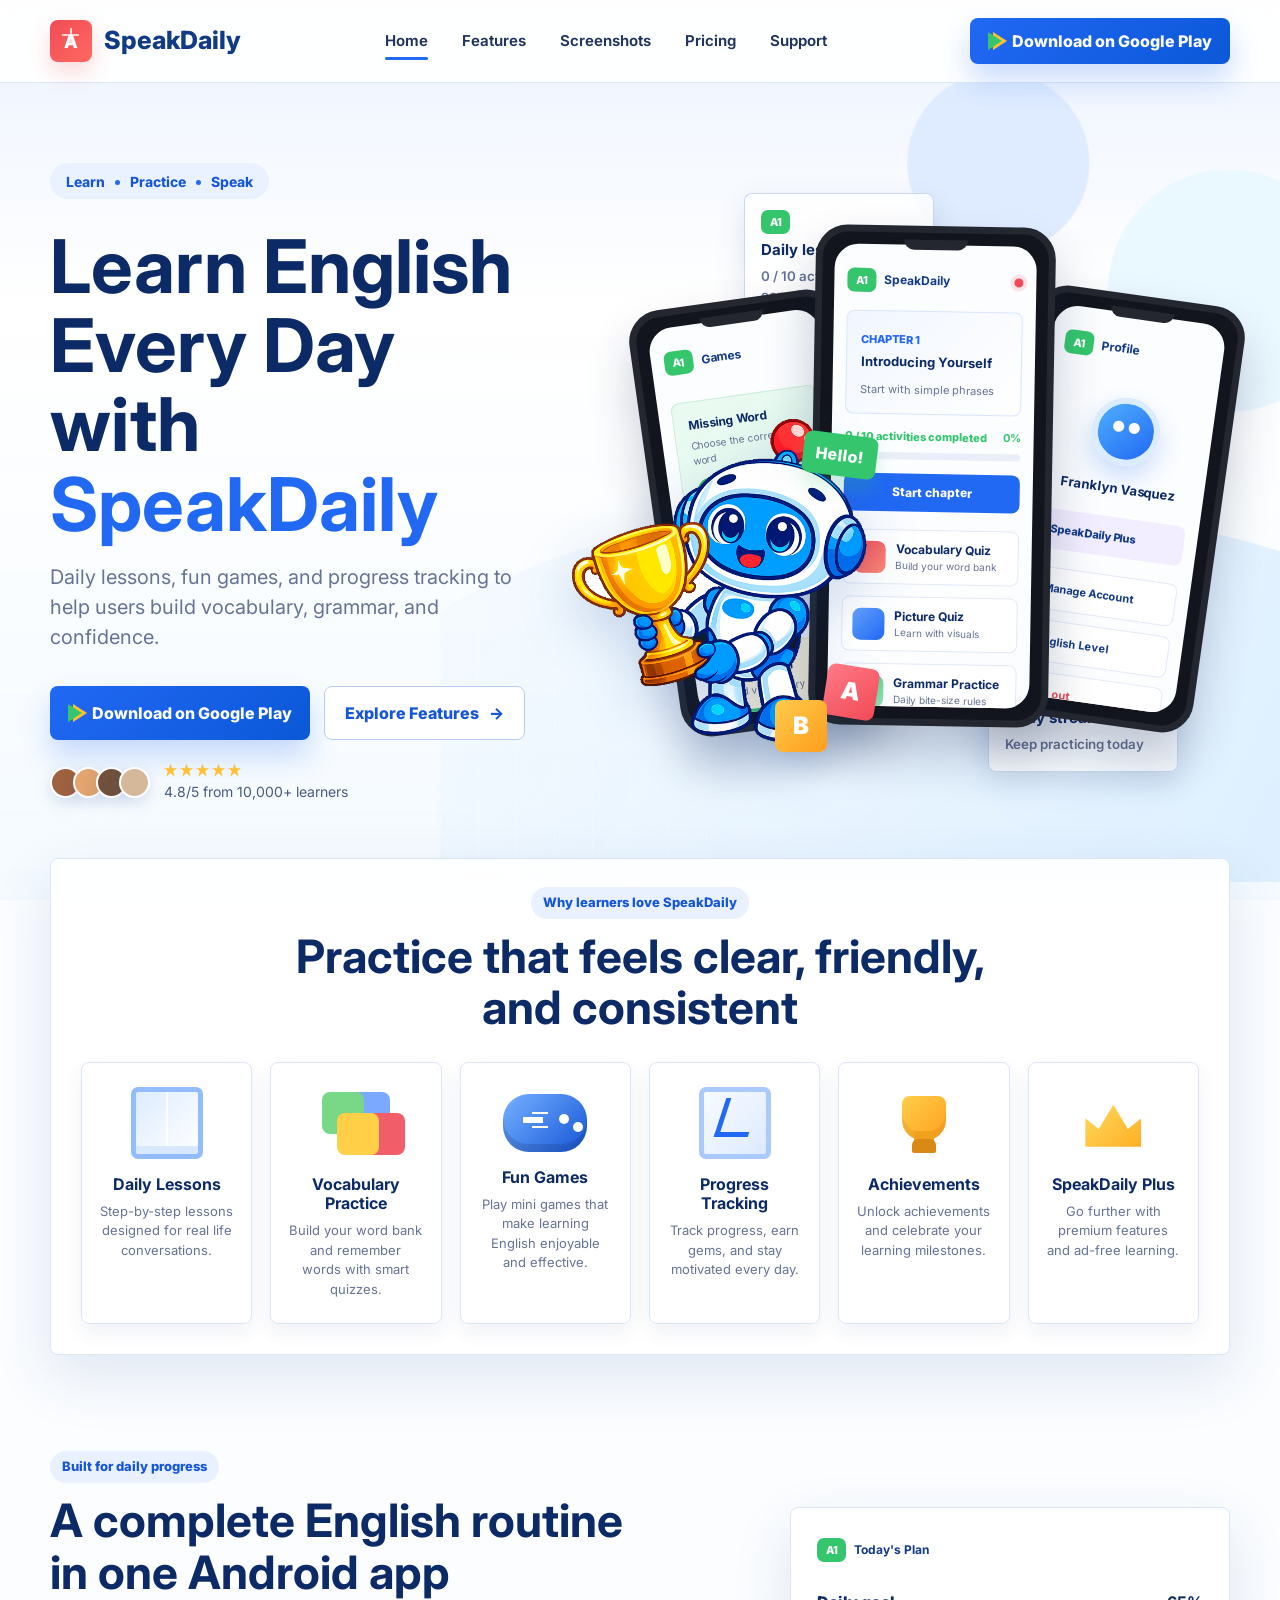
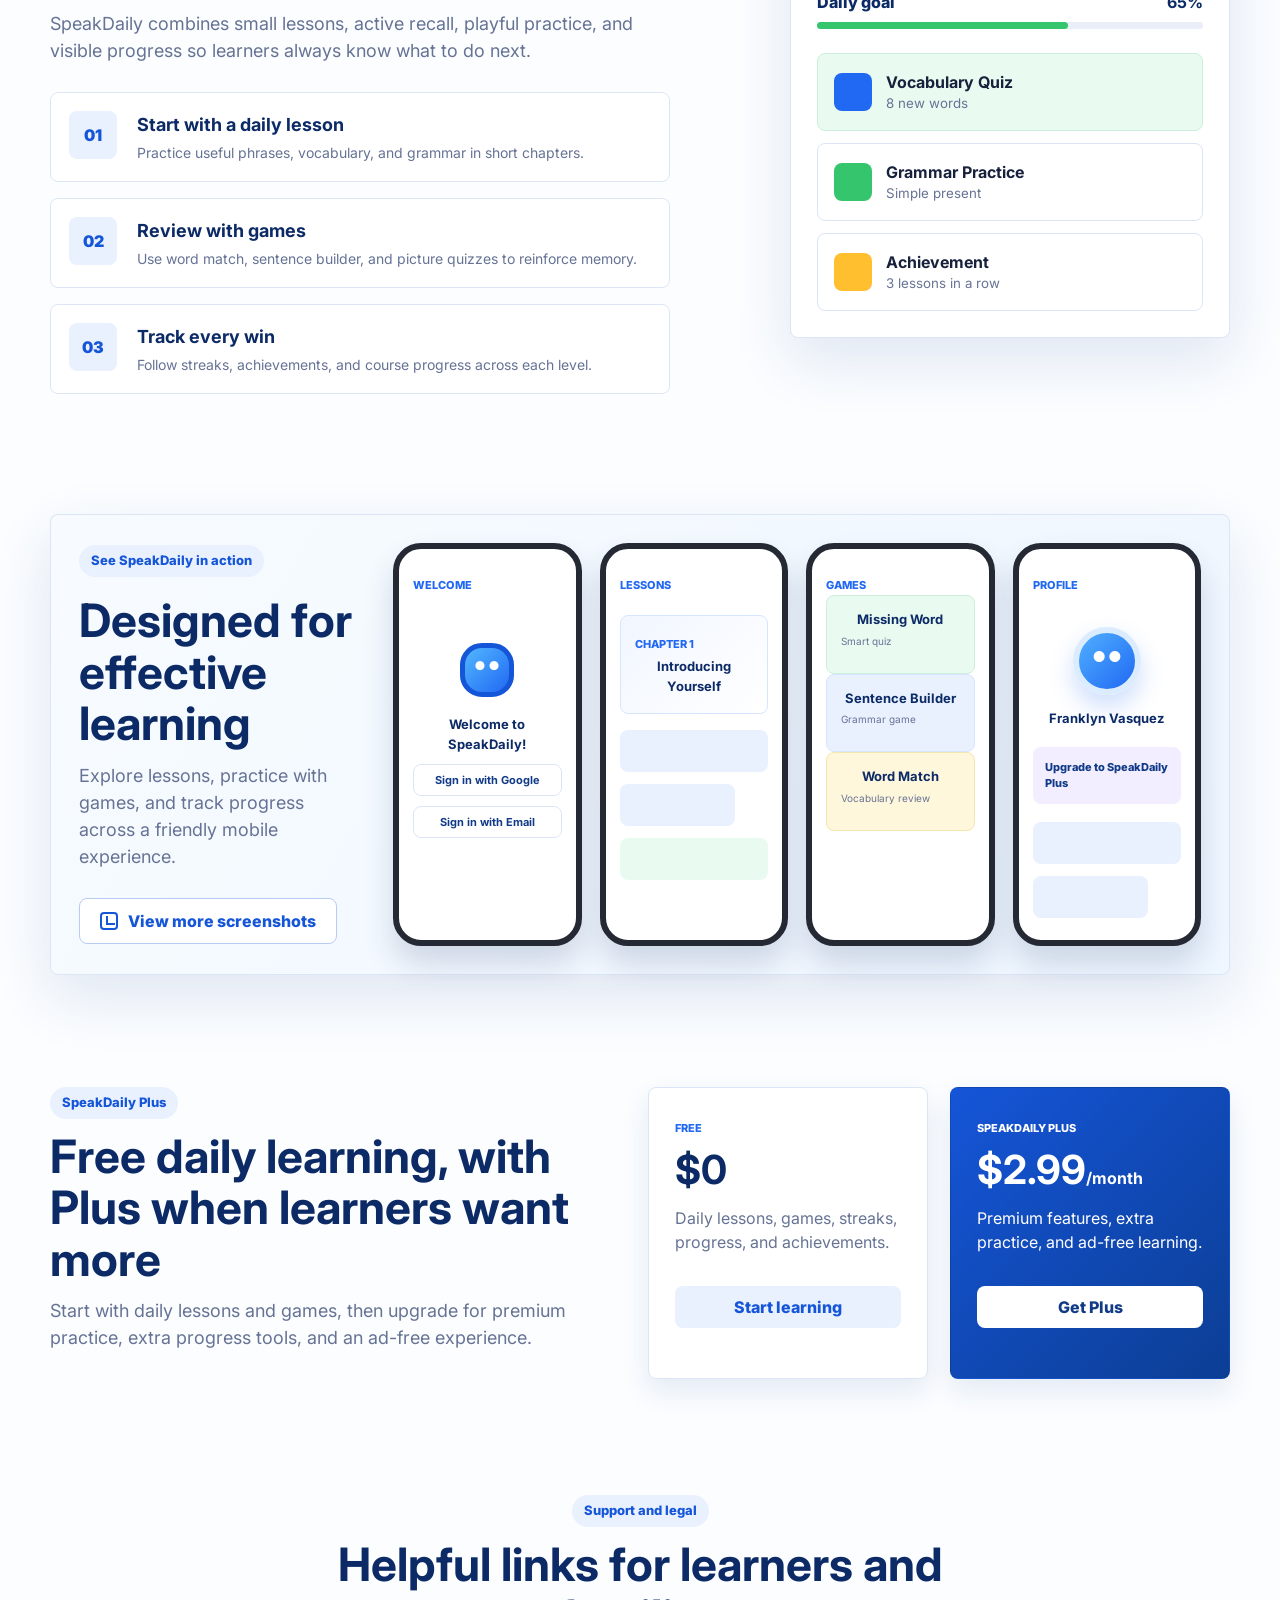
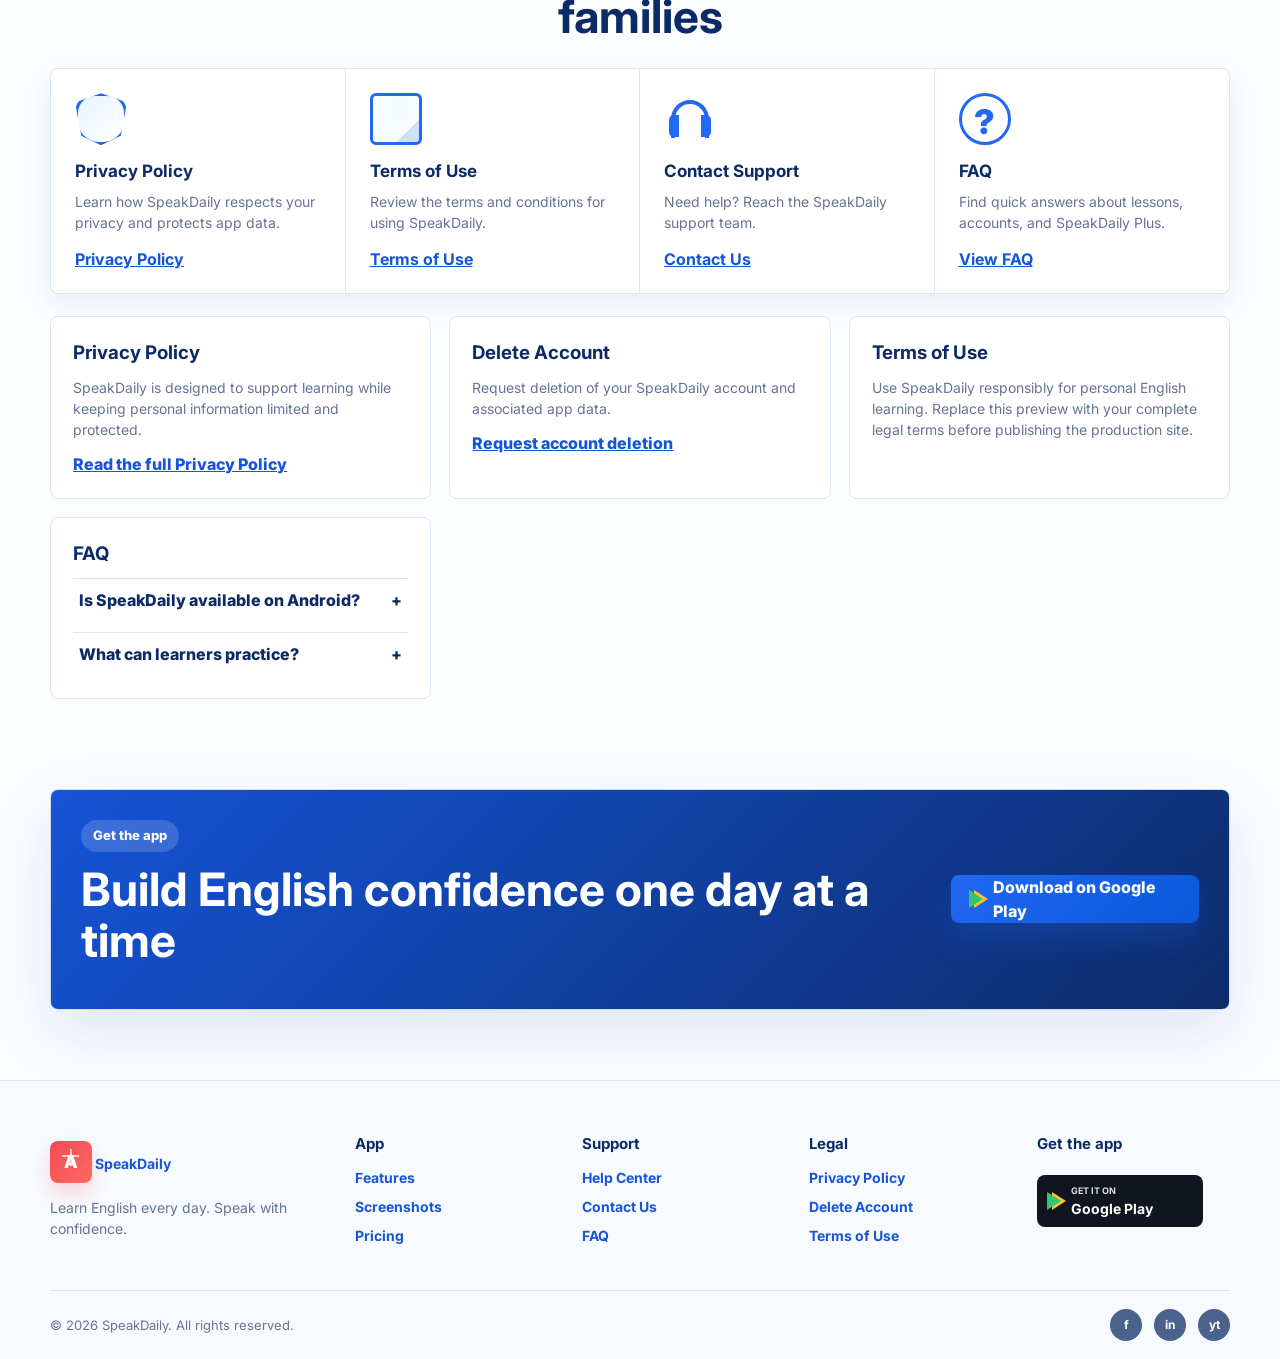
==== commit 3225bc34: "Add Firebase automatic deployment and Delete account" ====
--- a/public/index.html
+++ b/public/index.html
@@ -415,6 +415,11 @@
             <p>SpeakDaily is designed to support learning while keeping personal information limited and protected.</p>
             <a class="text-link" href="privacy-policy.html">Read the full Privacy Policy</a>
           </article>
+          <article id="delete-account">
+            <h3>Delete Account</h3>
+            <p>Request deletion of your SpeakDaily account and associated app data.</p>
+            <a class="text-link" href="delete-account.html">Request account deletion</a>
+          </article>
           <article id="terms-of-use">
             <h3>Terms of Use</h3>
             <p>Use SpeakDaily responsibly for personal English learning. Replace this preview with your complete legal terms before publishing the production site.</p>
@@ -480,6 +485,7 @@
       <div>
         <h3>Legal</h3>
         <a href="privacy-policy.html">Privacy Policy</a>
+        <a href="delete-account.html">Delete Account</a>
         <a href="#terms-of-use">Terms of Use</a>
       </div>
       <div>
--- a/public/styles.css
+++ b/public/styles.css
@@ -1887,6 +1887,29 @@
   padding-left: 22px;
 }
 
+.policy-steps {
+  display: grid;
+  gap: 12px;
+  margin: 12px 0 18px;
+  padding-left: 22px;
+}
+
+.deletion-action {
+  margin-top: 22px;
+  padding: 20px;
+  border: 1px solid var(--line);
+  border-radius: var(--radius);
+  background: var(--blue-100);
+}
+
+.deletion-action .play-button {
+  margin-bottom: 12px;
+}
+
+.deletion-action p {
+  margin-bottom: 0;
+}
+
 .policy-document a,
 .policy-footer a {
   color: var(--blue-700);
@@ -1895,6 +1918,12 @@
 
 .policy-footer {
   margin-top: 0;
+}
+
+.policy-footer-links {
+  display: flex;
+  flex-wrap: wrap;
+  gap: 16px;
 }
 
 @media (max-width: 1120px) {
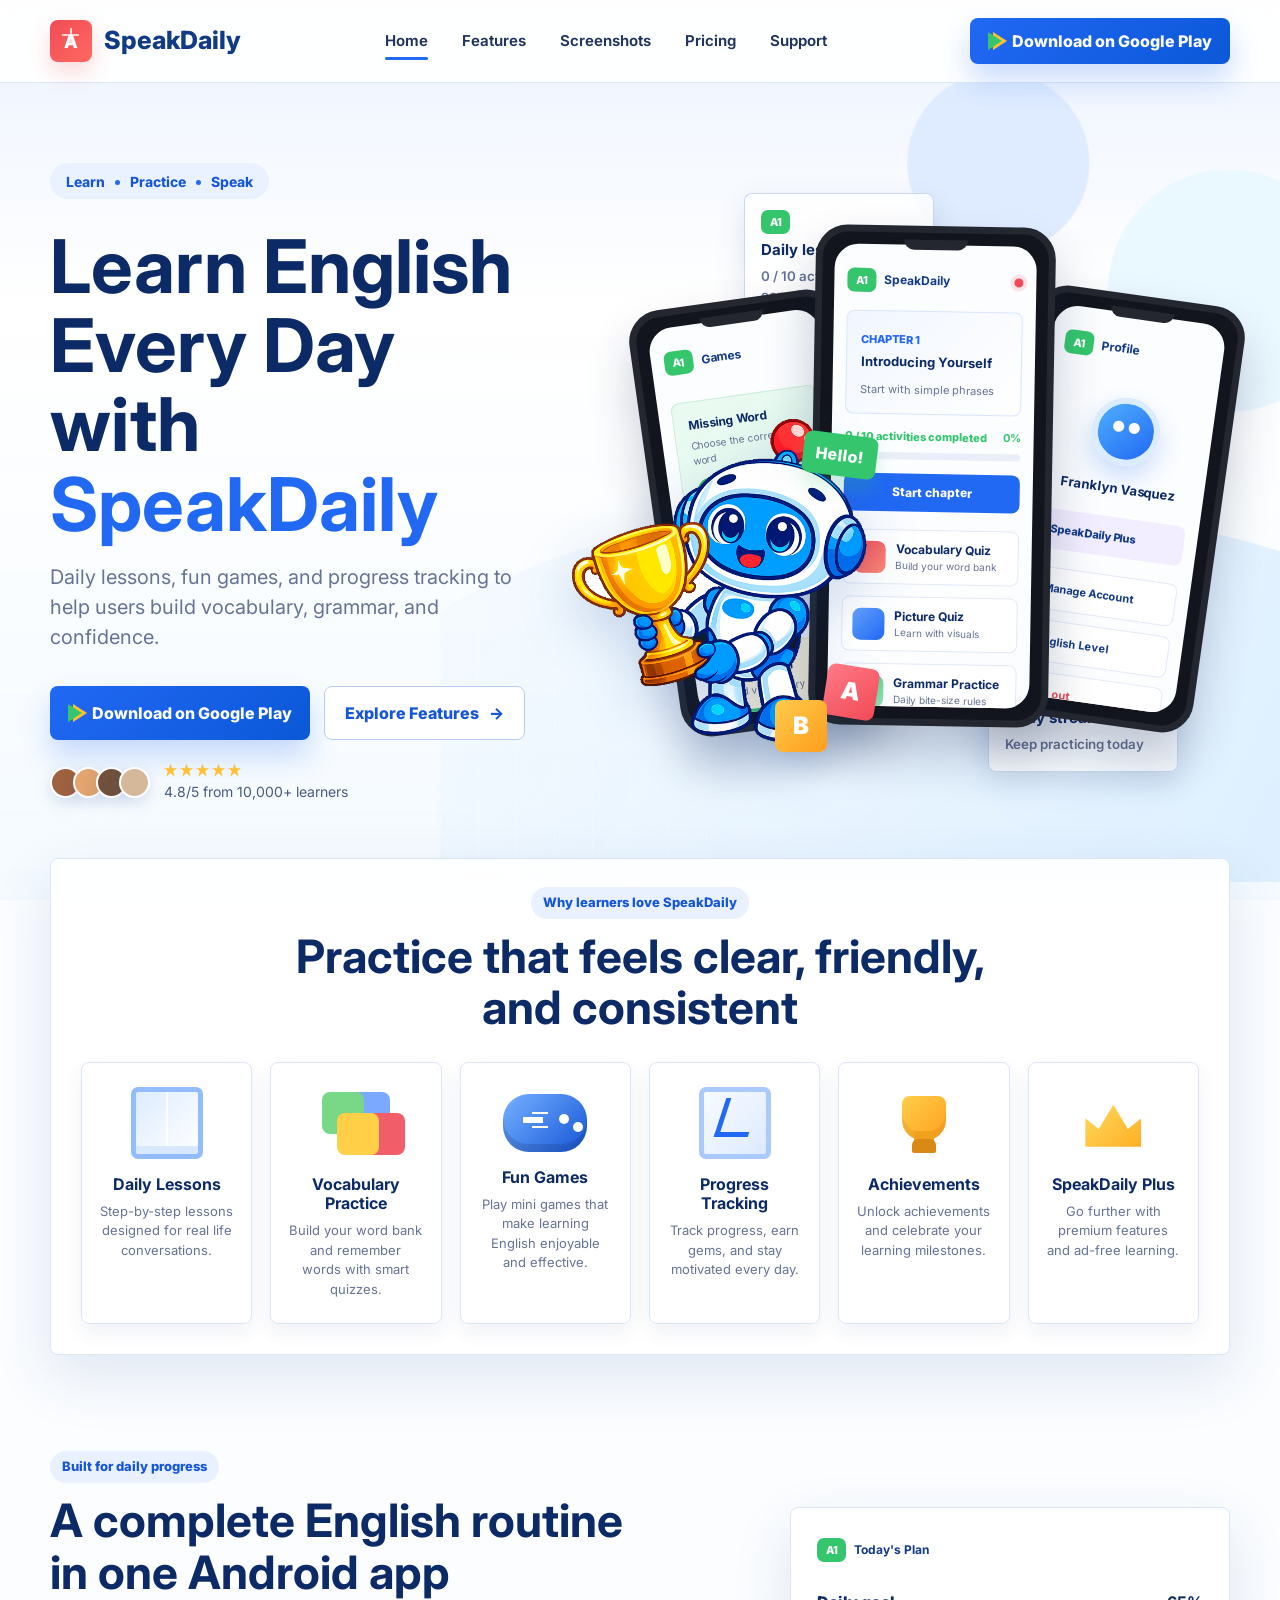
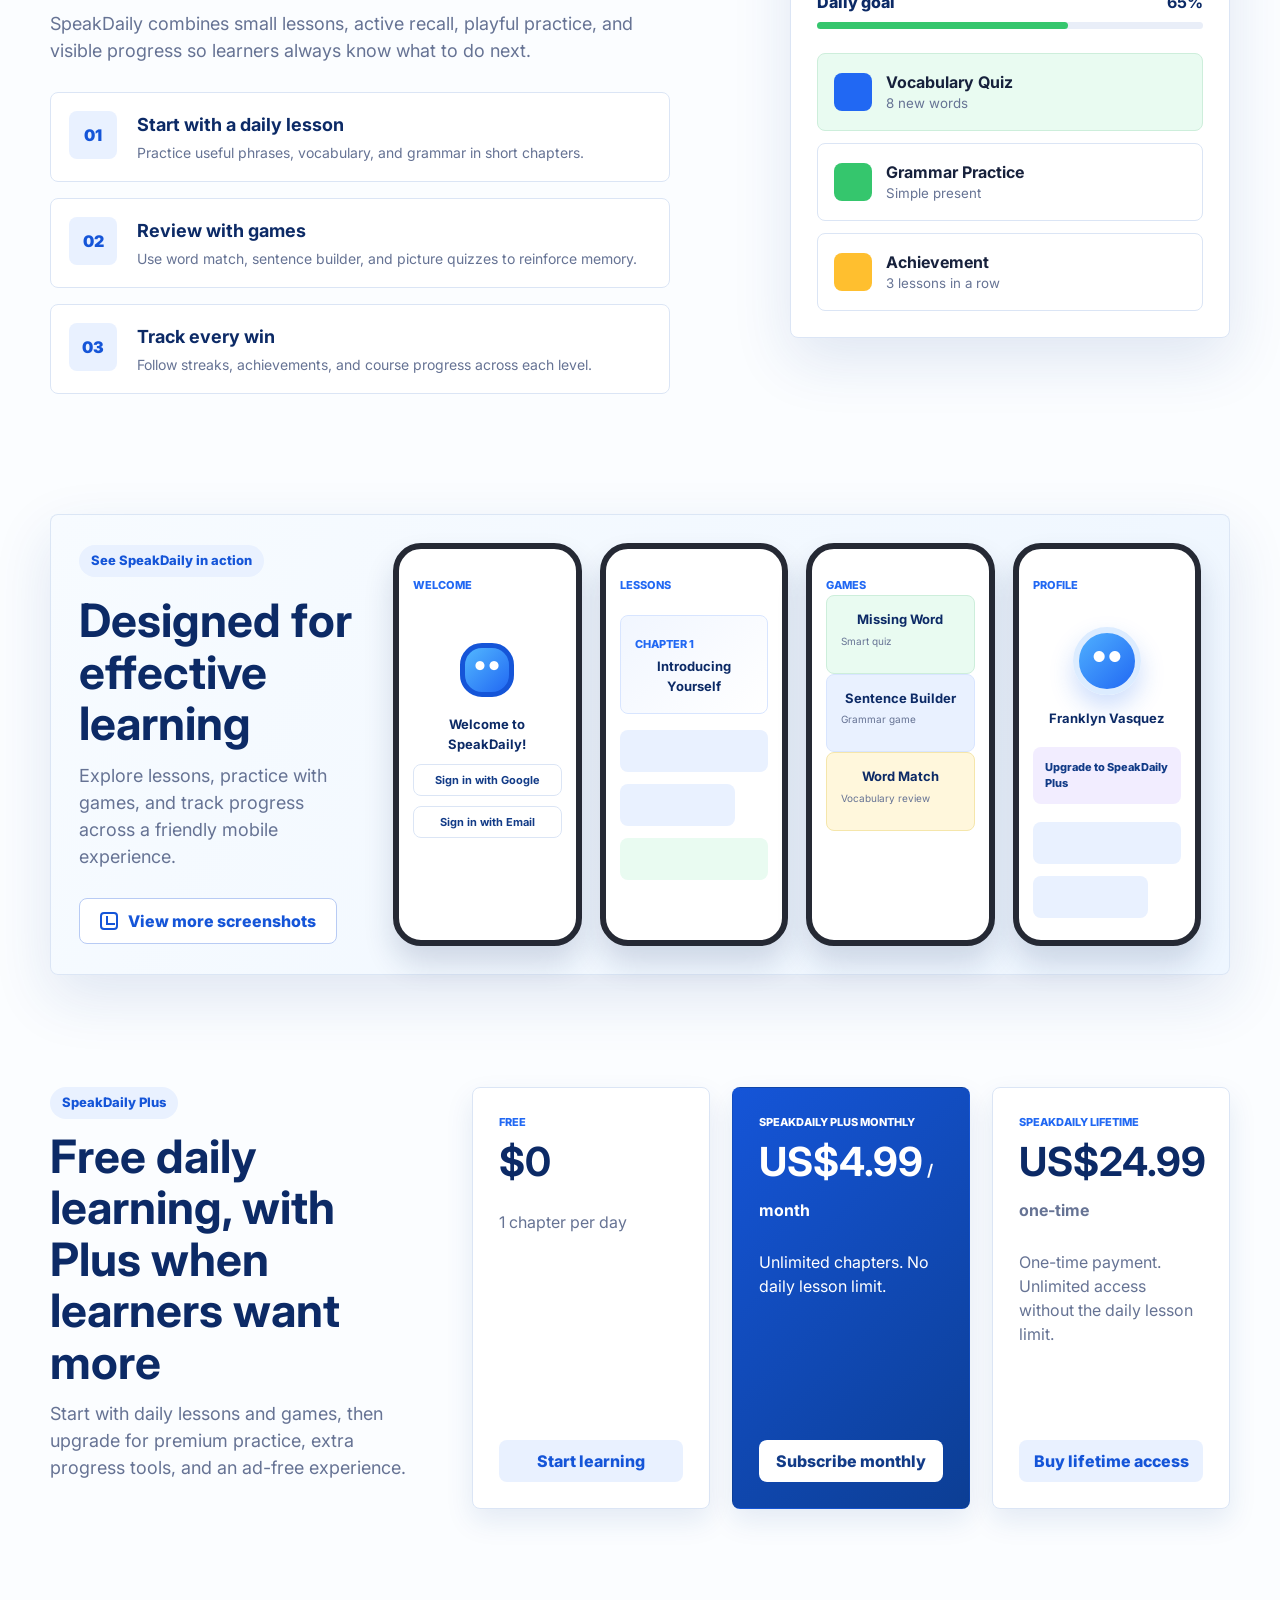
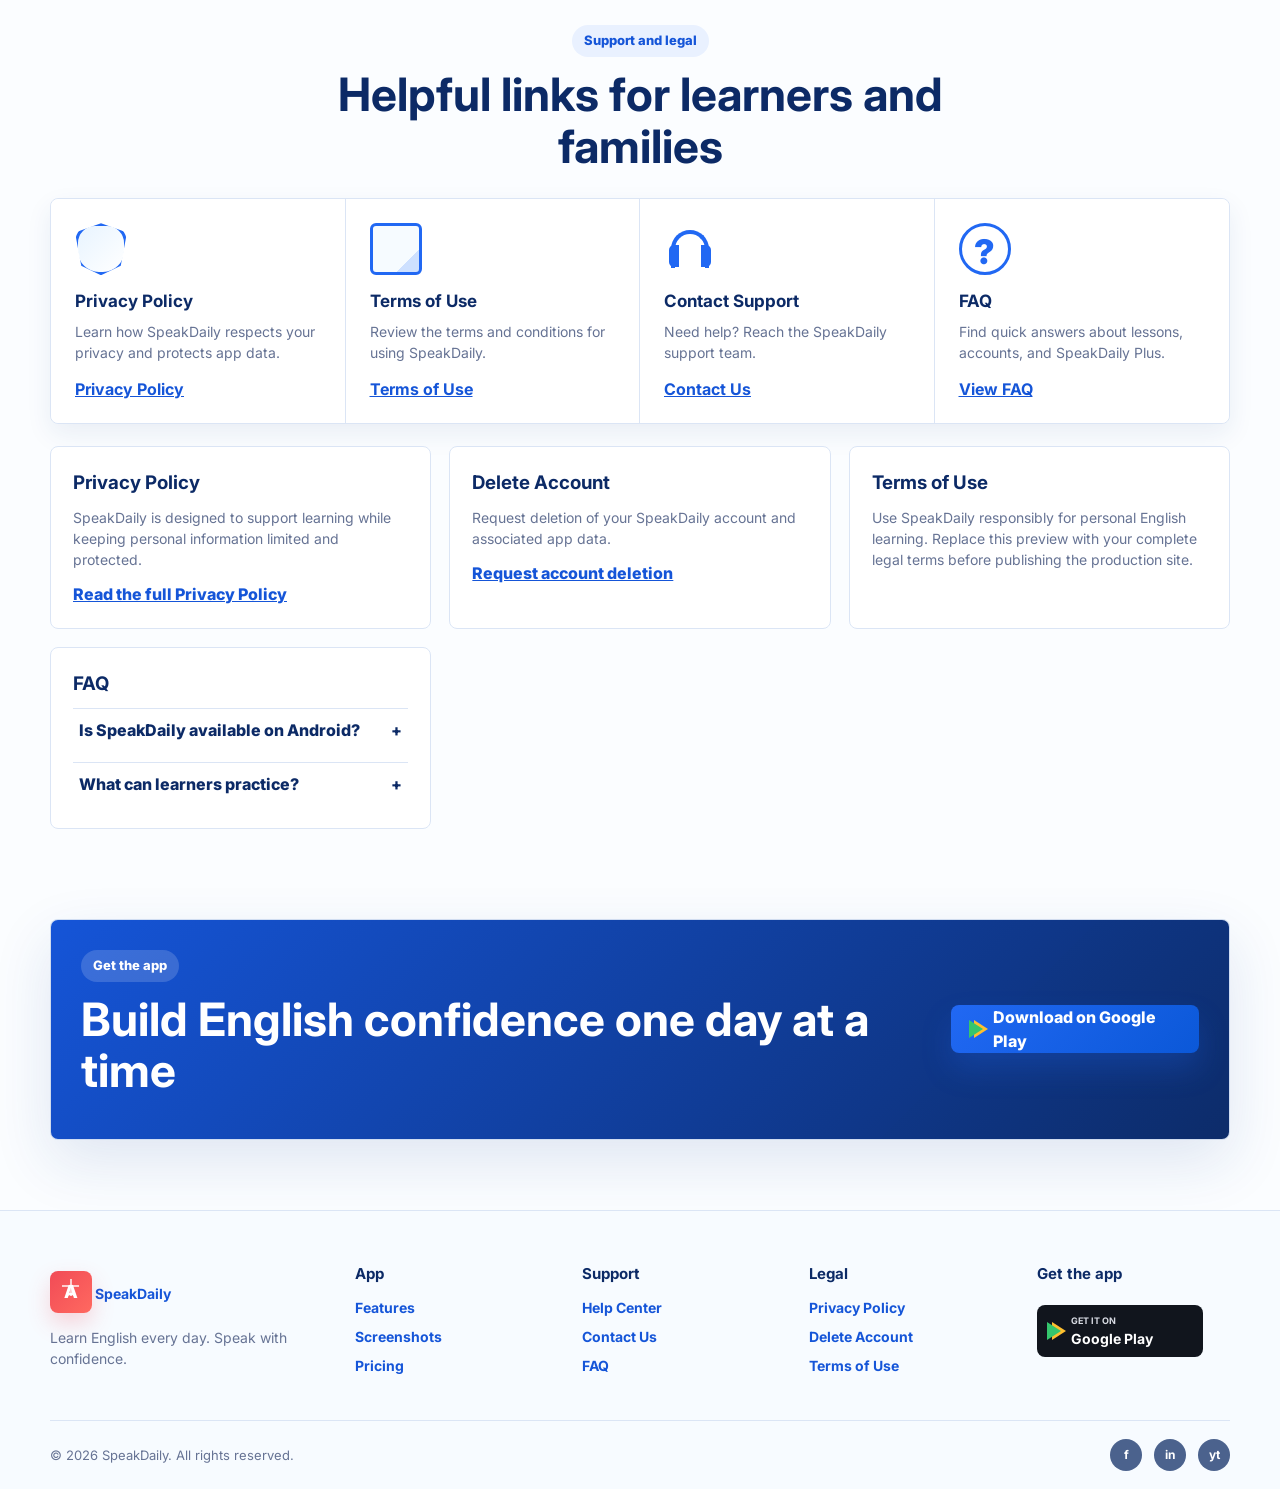
==== commit 7f7962f1: "update payment and json" ====
--- a/public/index.html
+++ b/public/index.html
@@ -364,14 +364,20 @@
         <article class="price-card">
           <span class="plan-name">Free</span>
           <strong>$0</strong>
-          <p>Daily lessons, games, streaks, progress, and achievements.</p>
+          <p>1 chapter per day</p>
           <a href="#download">Start learning</a>
         </article>
         <article class="price-card featured-plan">
-          <span class="plan-name">SpeakDaily Plus</span>
-          <strong>$2.99<span>/month</span></strong>
-          <p>Premium features, extra practice, and ad-free learning.</p>
-          <a href="#download">Get Plus</a>
+          <span class="plan-name">SpeakDaily PLUS Monthly</span>
+          <strong>US$4.99<span> / month</span></strong>
+          <p>Unlimited chapters. No daily lesson limit.</p>
+          <a href="#download">Subscribe monthly</a>
+        </article>
+        <article class="price-card">
+          <span class="plan-name">SpeakDaily Lifetime</span>
+          <strong>US$24.99<span> one-time</span></strong>
+          <p>One-time payment. Unlimited access without the daily lesson limit.</p>
+          <a href="#download">Buy lifetime access</a>
         </article>
       </div>
     </section>
--- a/public/styles.css
+++ b/public/styles.css
@@ -1433,7 +1433,7 @@
 
 .pricing-grid {
   display: grid;
-  grid-template-columns: 1fr 280px 280px;
+  grid-template-columns: minmax(260px, 1fr) repeat(3, minmax(0, 238px));
   gap: 22px;
   align-items: stretch;
 }
@@ -1444,6 +1444,8 @@
 }
 
 .price-card {
+  display: flex;
+  flex-direction: column;
   padding: 26px;
   box-shadow: 0 12px 28px rgba(24, 66, 148, 0.1);
 }
@@ -1467,7 +1469,7 @@
   justify-content: center;
   min-height: 42px;
   width: 100%;
-  margin-top: 16px;
+  margin-top: auto;
   border-radius: 8px;
   color: var(--blue-700);
   background: var(--blue-100);
@@ -1916,6 +1918,11 @@
   font-weight: 800;
 }
 
+.policy-document .play-button,
+.policy-document .play-button:visited {
+  color: #fff;
+}
+
 .policy-footer {
   margin-top: 0;
 }
@@ -1981,7 +1988,7 @@
   }
 
   .pricing-grid {
-    grid-template-columns: repeat(2, minmax(0, 1fr));
+    grid-template-columns: repeat(3, minmax(0, 1fr));
   }
 
   .pricing-copy {
